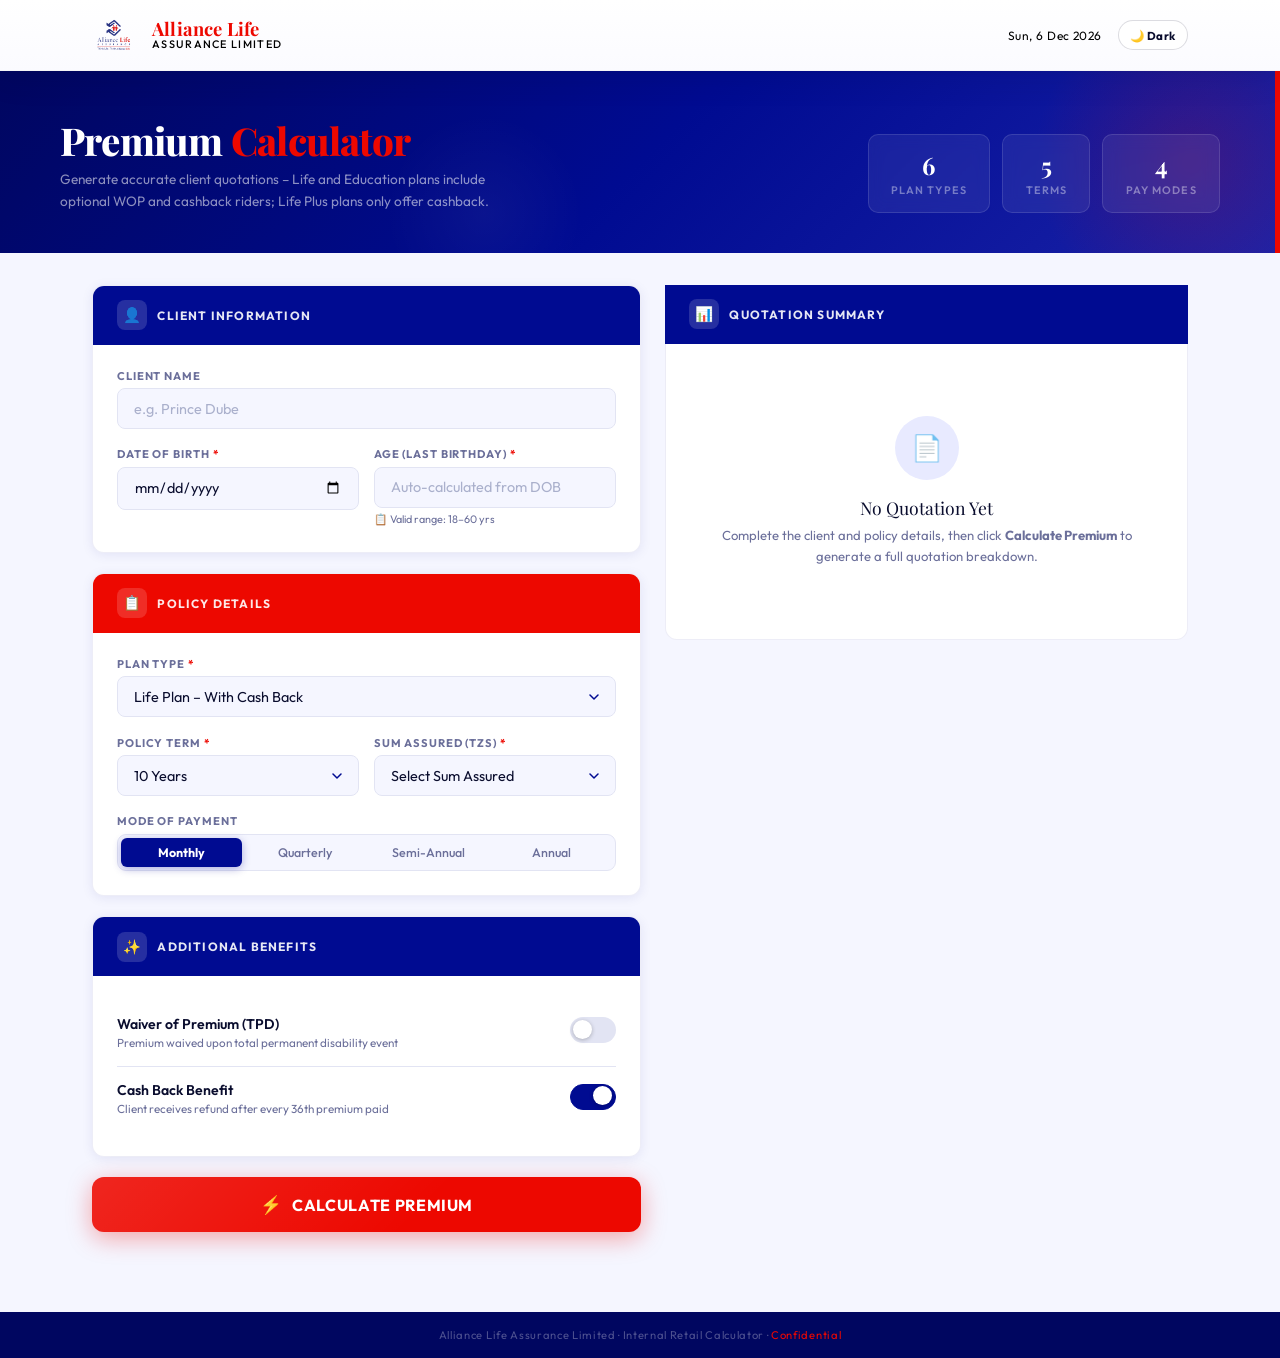
==== Alliance Premium Calculator.html @ 9b4b45fd "Polish button icons and refine alt-coverage/dark-mode UI" ====
<!DOCTYPE html>
<html lang="en">
<head>
<meta charset="UTF-8" />
<meta name="viewport" content="width=device-width, initial-scale=1.0" />
<title>Alliance Life - Premium Calculator</title>
<link rel="icon" type="image/png" href="ALAL.png" />
<link rel="apple-touch-icon" href="ALAL.png" />
<link href="https://fonts.googleapis.com/css2?family=Playfair+Display:wght@700;800&family=Outfit:wght@300;400;500;600;700&display=swap" rel="stylesheet" />
<link rel="stylesheet" href="css/calculator.css">
<!-- styles moved to calculator.css -->
</head>
<body>
<a href="#mainContent" class="skip-link">Skip to calculator</a>

<!-- ═══════════════ HEADER ═══════════════ -->
<header>
  <div class="header-inner">
    <div class="logo-wrap">
      <div class="logo-shield">
        <img src="ALAL.png" alt="Alliance Life logo" />
      </div>
      <div class="logo-text">
        <div class="logo-name">Alliance Life</div>
        <div class="logo-sub">Assurance Limited</div>
      </div>
    </div>
    <div class="header-right">
      <div class="header-date" id="headerDate"></div>
      <button type="button" id="themeToggle" class="theme-toggle" aria-label="Toggle dark mode" aria-pressed="false">🌙 Dark</button>
    </div>
  </div>
</header>

<!-- ═══════════════ HERO BAND ═══════════════ -->
<div class="hero-band">
  <div class="hero-stripe"></div>
  <div class="hero-content">
    <div>
      <div class="hero-title">Premium <span>Calculator</span></div>
      <div class="hero-desc">Generate accurate client quotations – Life and Education plans include optional WOP and cashback riders; Life Plus plans only offer cashback.</div>
    </div>
    <div style="display:flex;gap:.75rem;flex-wrap:wrap;">
      <div class="hero-stat">
        <div class="hero-stat-val">6</div>
        <div class="hero-stat-lbl">Plan Types</div>
      </div>
      <div class="hero-stat">
        <div class="hero-stat-val">5</div>
        <div class="hero-stat-lbl">Terms</div>
      </div>
      <div class="hero-stat">
        <div class="hero-stat-val">4</div>
        <div class="hero-stat-lbl">Pay Modes</div>
      </div>
    </div>
  </div>
</div>

<!-- ═══════════════ MAIN ═══════════════ -->
<main id="mainContent" class="wrapper" role="main">
  <div class="grid">

    <!-- LEFT COLUMN: Inputs -->
    <div>

      <!-- Client Details -->
      <div class="card info-card">
        <div class="card-header">
          <div class="card-icon">👤</div>
          <div class="card-title">Client Information</div>
        </div>
        <div class="card-body">
          <div class="field">
            <label for="clientName">Client Name</label>
            <!-- only letters, spaces and basic punctuation allowed; helps prevent accidental script tags -->
            <input type="text" id="clientName" placeholder="e.g. Prince Dube" pattern="[A-Za-z\s.,'\-]{1,100}" autocomplete="name" />
          </div>
          <div class="field-row">
            <div class="field">
              <label class="label-required" for="dob">Date of Birth</label>
              <input type="date" id="dob" required aria-required="true" />
            </div>
            <div class="field">
              <label class="label-required" for="age">Age (Last Birthday)</label>
              <input type="number" id="age" placeholder="Auto-calculated from DOB" min="18" max="60" readonly aria-readonly="true" aria-describedby="ageHint" />
              <div class="input-hint" id="ageHint">📋 Valid range: 18–60 yrs</div>
            </div>
          </div>
        </div>
      </div>

      <!-- Policy Details -->
      <div class="card info-card">
        <div class="card-header card-header-red">
          <div class="card-icon">📋</div>
          <div class="card-title">Policy Details</div>
        </div>
        <div class="card-body">
          <div class="field">
            <label class="label-required" for="plan">Plan Type</label>
            <select id="plan" required aria-required="true">
              <option value="Life Plan- With cash back">Life Plan – With Cash Back</option>
              <option value="Life Plan- No cash back">Life Plan – No Cash Back</option>
              <option value="Education Plan- With cash back">Education Plan – With Cash Back</option>
              <option value="Education Plan- No cash back">Education Plan – No Cash Back</option>
              <option value="Life Plus- With cash back">Life Plus – With Cash Back</option>
              <option value="Life Plus- No cash back">Life Plus – No Cash Back</option>
            </select>
          </div>
          <div class="field-row">
            <div class="field">
              <label class="label-required" for="term">Policy Term</label>
              <select id="term" required aria-required="true">
                <option value="5">5 Years</option>
                <option value="7">7 Years</option>
                <option value="10" selected>10 Years</option>
                <option value="12">12 Years</option>
                <option value="15">15 Years</option>
              </select>
            </div>
            <div class="field">
              <label class="label-required" for="sa">Sum Assured (TZS)</label>
              <input type="text" id="sa" inputmode="numeric" placeholder="e.g. 5,000,000" data-step="500000" data-min="5000000" required aria-required="true" />
              <select id="saSelect" aria-label="Sum Assured (TZS)" required aria-required="true" style="display:none;">
                <option value="" selected disabled>Select Sum Assured</option>
                <option value="5000000">5,000,000</option>
                <option value="7500000">7,500,000</option>
                <option value="10000000">10,000,000</option>
                <option value="12500000">12,500,000</option>
                <option value="15000000">15,000,000</option>
                <option value="17500000">17,500,000</option>
                <option value="20000000">20,000,000</option>
                <option value="25000000">25,000,000</option>
                <option value="30000000">30,000,000</option>
                <option value="35000000">35,000,000</option>
                <option value="40000000">40,000,000</option>
                <option value="45000000">45,000,000</option>
                <option value="50000000">50,000,000</option>
                <option value="55000000">55,000,000</option>
                <option value="60000000">60,000,000</option>
                <option value="65000000">65,000,000</option>
                <option value="70000000">70,000,000</option>
                <option value="75000000">75,000,000</option>
                <option value="80000000">80,000,000</option>
                <option value="85000000">85,000,000</option>
                <option value="90000000">90,000,000</option>
                <option value="95000000">95,000,000</option>
                <option value="100000000">100,000,000</option>
              </select>
            </div>
          </div>
          <div class="field">
            <label id="modeLabel">Mode of Payment</label>
            <div class="seg" role="group" aria-labelledby="modeLabel">
              <button type="button" class="seg-btn active" aria-pressed="true" data-mode="monthly">Monthly</button>
              <button type="button" class="seg-btn" aria-pressed="false" data-mode="quarterly">Quarterly</button>
              <button type="button" class="seg-btn" aria-pressed="false" data-mode="semi">Semi-Annual</button>
              <button type="button" class="seg-btn" aria-pressed="false" data-mode="annual">Annual</button>
            </div>
          </div>
        </div>
      </div>

      <!-- Additional Benefits -->
      <div class="card info-card">
        <div class="card-header">
          <div class="card-icon">✨</div>
          <div class="card-title">Additional Benefits</div>
        </div>
        <div class="card-body">
          <div class="toggle-row" id="wopRow">
            <div class="toggle-info">
              <div class="toggle-label">Waiver of Premium (TPD)</div>
              <div class="toggle-sub">Premium waived upon total permanent disability event</div>
            </div>
            <label class="switch"><input type="checkbox" id="wop" aria-label="Waiver of Premium" /><span class="slider"></span></label>
          </div>
          <div class="toggle-row">
            <div class="toggle-info">
              <div class="toggle-label">Cash Back Benefit</div>
              <div class="toggle-sub">Client receives refund after every 36th premium paid</div>
            </div>
            <label class="switch"><input type="checkbox" id="cashbackToggle" aria-label="Cash Back Benefit" /><span class="slider"></span></label>
          </div>
        </div>
      </div>

      <!-- Error -->
      <div id="errorMsg" class="error-msg" role="alert" aria-live="assertive" tabindex="-1">⚠️ <span id="errorText"></span></div>

      <!-- CTA -->
      <button type="button" id="calculateBtn" class="btn-calc">
        <span class="btn-icon">⚡</span> Calculate Premium
      </button>

    </div>

    <!-- RIGHT COLUMN: Results -->
    <div class="right-col">
      <div class="card info-card" style="margin-bottom:0;overflow:visible;box-shadow:none;background:transparent;border:none;">
        <div class="card-header">
          <div class="card-icon">📊</div>
          <div class="card-title">Quotation Summary</div>
        </div>
        <div class="card-body" style="background:#fff;border-radius:0 0 var(--radius) var(--radius);border:1px solid rgba(0,11,145,.07);border-top:none;">
          <div id="result" aria-live="polite" aria-atomic="true">
            <div id="resultContent"></div>
          </div>
          <div id="emptyState" class="empty-state">
            <div class="empty-icon">📄</div>
            <div class="empty-title">No Quotation Yet</div>
            <div class="empty-sub">Complete the client and policy details, then click <strong>Calculate Premium</strong> to generate a full quotation breakdown.</div>
          </div>
          <!-- PDF download button shown after a result is generated -->
          <button id="downloadPdf" type="button" class="btn-calc" style="display:none;margin-top:1rem;">
            <span class="btn-icon">⬇️</span> Download PDF
          </button>
          <button id="sendWhatsapp" type="button" class="btn-calc btn-whatsapp" style="display:none;margin-top:.75rem;">
            <img src="whatsapp.png" alt="" class="btn-icon-img" aria-hidden="true" /> Send via WhatsApp
          </button>
        </div>
      </div>
    </div>

  </div>
</main>

<!-- FOOTER -->
<div class="footer-bar">
  Alliance Life Assurance Limited · Internal Retail Calculator · <span>Confidential</span>
</div>

<div id="whatsappModal" class="wa-modal" role="dialog" aria-modal="true" aria-labelledby="waModalTitle" style="display:none;">
  <div class="wa-modal-card">
    <div class="wa-modal-title" id="waModalTitle">Send via WhatsApp</div>
    <div class="wa-modal-sub">Enter customer WhatsApp number in this format: 255XXXXXXXXX</div>
    <div class="wa-modal-field">
      <label for="waPhoneInput">Customer Number</label>
      <input id="waPhoneInput" type="tel" inputmode="numeric" placeholder="255XXXXXXXXX" maxlength="12" />
      <div id="waPhoneError" class="wa-modal-error" aria-live="polite"></div>
    </div>
    <div class="wa-modal-actions">
      <button id="waCancelBtn" type="button" class="btn-calc wa-btn wa-btn-secondary">Cancel</button>
      <button id="waConfirmBtn" type="button" class="btn-calc wa-btn wa-btn-primary">Open WhatsApp</button>
    </div>
  </div>
</div>

<!-- NOTE: For stronger security in production add Subresource Integrity (SRI) hashes
     to the `integrity` attribute below. You can compute them with:
       openssl dgst -sha512 -binary <file> | openssl base64 -A
     Then set integrity="sha512-<base64hash>" and keep crossorigin="anonymous". -->
<script src="js/vendor/jspdf.umd.min.js"></script>
<script src="js/vendor/html2canvas.min.js"></script>
<script src="js/modules/calculator-data.js"></script>
<script src="js/modules/calculator-app.js"></script>
<script src="js/calculator.js"></script>
<!-- script moved to calculator.js -->
</body>
</html>
---- css/calculator.css ----
*, *::before, *::after { box-sizing: border-box; margin: 0; padding: 0; }

:root {
  --blue:      #000b91;
  --blue-dark: #000878;
  --blue-deep: #000660;
  --blue-soft: #e8eaff;
  --blue-mid:  #1a22a8;
  --red:       #ed0800;
  --red-dark:  #c20700;
  --red-soft:  #fff0f0;
  --white:     #ffffff;
  --off-white: #f5f6ff;
  --slate:     #e2e4f3;
  --muted:     #6b6f9a;
  --text:      #0a0d2e;
  --radius:    12px;
  --shadow-sm: 0 2px 12px rgba(0,11,145,.08);
  --shadow:    0 8px 40px rgba(0,11,145,.13);
  --shadow-lg: 0 20px 60px rgba(0,11,145,.18);
}

body {
  font-family: 'Outfit', sans-serif;
  background: var(--off-white);
  color: var(--text);
  min-height: 100vh;
  overflow-x: hidden;
}

@media (prefers-color-scheme: dark) {
  :root {
    color-scheme: dark;
  }
}

.skip-link {
  position: absolute;
  left: 10px;
  top: -48px;
  background: var(--blue);
  color: #fff;
  padding: .6rem .9rem;
  border-radius: 8px;
  font-weight: 700;
  text-decoration: none;
  z-index: 1000;
}
.skip-link:focus {
  top: 10px;
}

/* ── HEADER ──────────────────────────────────────── */
header {
  background: linear-gradient(180deg, #ffffff 0%, #fbfbff 100%);
  position: sticky;
  top: 0;
  z-index: 200;
  box-shadow: 0 10px 30px rgba(10,13,46,0.09), 0 2px 6px rgba(10,13,46,0.04);
  border-bottom: 1px solid rgba(10,13,46,.04);
  backdrop-filter: blur(4px);
  transition: box-shadow .18s ease, background .18s ease;
}
.header-inner {
  max-width: 1160px;
  margin: 0 auto;
  padding: 0 2rem;
  height: 70px;
  display: flex;
  align-items: center;
  justify-content: space-between;
}
.logo-wrap {
  display: flex;
  align-items: center;
  gap: 1rem;
}
.logo-shield {
  width: 44px;
  height: 44px;
  background: transparent;
  clip-path: none;
  display: flex;
  align-items: center;
  justify-content: center;
  padding: 3px;
  flex-shrink: 0;
  font-size: 0; /* hide any fallback text */
}

/* logo image should fit the container without being clipped */
.logo-shield img {
  width: 100%;
  height: 100%;
  object-fit: contain;
  display: block;
}
.logo-text {
  display: flex;
  flex-direction: column;
  line-height: 1.1;
}
.logo-name {
  font-family: 'Playfair Display', serif;
  font-size: 1.15rem;
  font-weight: 700;
  color: var(--red);
  letter-spacing: .01em;
}
.logo-sub {
  font-size: .68rem;
  font-weight: 500;
  letter-spacing: .12em;
  text-transform: uppercase;
  color: #000;
}
.header-right {
  display: flex;
  align-items: center;
  gap: 1rem;
}
.pill {
  background: rgba(237,8,0,.2);
  border: 1px solid rgba(237,8,0,.45);
  color: #ff6b65;
  font-size: .68rem;
  font-weight: 700;
  letter-spacing: .1em;
  text-transform: uppercase;
  padding: .3rem .85rem;
  border-radius: 99px;
}
.header-date {
  font-size: .75rem;
  color: #000;
  letter-spacing: .04em;
}

.theme-toggle {
  border: 1px solid rgba(10,13,46,.14);
  background: #fff;
  color: var(--text);
  font-family: 'Outfit', sans-serif;
  font-size: .72rem;
  font-weight: 700;
  letter-spacing: .03em;
  border-radius: 99px;
  padding: .38rem .72rem;
  cursor: pointer;
  transition: background .18s, color .18s, border-color .18s, transform .1s;
}

.theme-toggle:hover {
  background: var(--blue-soft);
  border-color: rgba(0,11,145,.3);
  color: var(--blue);
}

.theme-toggle:active {
  transform: scale(.98);
}

.theme-toggle:focus-visible {
  outline: 3px solid rgba(0,11,145,.35);
  outline-offset: 2px;
}

/* ── HERO BAND ───────────────────────────────────── */
.hero-band {
  background: linear-gradient(135deg, var(--blue-deep) 0%, var(--blue) 50%, var(--blue-mid) 100%);
  padding: 3rem 2rem 2.5rem;
  position: relative;
  overflow: hidden;
}
.hero-band::before {
  content: '';
  position: absolute;
  top: -80px; right: -80px;
  width: 340px; height: 340px;
  background: radial-gradient(circle, rgba(237,8,0,.18) 0%, transparent 65%);
  pointer-events: none;
}
.hero-band::after {
  content: '';
  position: absolute;
  bottom: -60px; left: 30%;
  width: 200px; height: 200px;
  background: radial-gradient(circle, rgba(255,255,255,.04) 0%, transparent 70%);
  pointer-events: none;
}
/* Diagonal stripe accent */
.hero-stripe {
  position: absolute;
  top: 0; right: 0;
  width: 5px;
  height: 100%;
  background: var(--red);
}
.hero-content {
  max-width: 1160px;
  margin: 0 auto;
  position: relative;
  z-index: 1;
  display: flex;
  justify-content: space-between;
  align-items: flex-end;
  flex-wrap: wrap;
  gap: 1rem;
}
.hero-title {
  font-family: 'Playfair Display', serif;
  font-size: 2.4rem;
  font-weight: 800;
  color: #fff;
  line-height: 1.1;
  letter-spacing: -.02em;
}
.hero-title span {
  color: var(--red);
  position: relative;
}
.hero-desc {
  font-size: .85rem;
  color: rgba(255,255,255,.55);
  margin-top: .5rem;
  max-width: 460px;
  line-height: 1.6;
}
.hero-stat {
  background: rgba(255,255,255,.07);
  border: 1px solid rgba(255,255,255,.12);
  border-radius: 10px;
  padding: .9rem 1.4rem;
  text-align: center;
  backdrop-filter: blur(8px);
}
.hero-stat-val {
  font-family: 'Playfair Display', serif;
  font-size: 1.5rem;
  font-weight: 700;
  color: #fff;
}
.hero-stat-lbl {
  font-size: .68rem;
  font-weight: 600;
  letter-spacing: .1em;
  text-transform: uppercase;
  color: rgba(255,255,255,.4);
  margin-top: .15rem;
}

/* ── MAIN LAYOUT ─────────────────────────────────── */
.wrapper {
  max-width: 1160px;
  margin: 0 auto;
  padding: 2rem 2rem 5rem;
}
.grid {
  display: grid;
  grid-template-columns: 1.05fr 1fr;
  gap: 1.5rem;
  align-items: start;
}
@media(max-width: 820px) { .grid { grid-template-columns: 1fr; } }

/* ── CARDS ───────────────────────────────────────── */
.card {
  background: var(--white);
  border-radius: var(--radius);
  box-shadow: var(--shadow-sm);
  border: 1px solid rgba(0,11,145,.07);
  overflow: hidden;
  margin-bottom: 1.25rem;
  animation: slideUp .4s ease both;
}
.card:nth-child(2) { animation-delay: .05s; }
.card:nth-child(3) { animation-delay: .1s; }

.info-card {
  cursor: pointer;
  transition: transform .18s ease, border-color .18s ease, box-shadow .18s ease;
}

.info-card:hover {
  transform: translateY(-3px);
  border-color: rgba(0,11,145,.32);
  box-shadow: var(--shadow);
}

.right-col .info-card:hover .card-body[style*="border:1px solid rgba(0,11,145,.07)"] {
  border-color: rgba(0,11,145,.32) !important;
}

@media (hover: none), (pointer: coarse) {
  .info-card:hover {
    transform: none;
    box-shadow: var(--shadow-sm);
  }
}

@keyframes slideUp {
  from { opacity: 0; transform: translateY(16px); }
  to   { opacity: 1; transform: translateY(0); }
}

.card-header {
  background: var(--blue);
  padding: .9rem 1.5rem;
  display: flex;
  align-items: center;
  gap: .65rem;
}
.card-header-red {
  background: var(--red);
}
.card-icon {
  width: 30px; height: 30px;
  background: rgba(255,255,255,.15);
  border-radius: 8px;
  display: flex; align-items: center; justify-content: center;
  font-size: .9rem;
}
.card-title {
  font-size: .75rem;
  font-weight: 700;
  letter-spacing: .1em;
  text-transform: uppercase;
  color: rgba(255,255,255,.9);
}
.card-body {
  padding: 1.5rem;
}

/* ── FORM ELEMENTS ───────────────────────────────── */
.field { margin-bottom: 1.15rem; }
.field:last-child { margin-bottom: 0; }
.field-row { display: grid; grid-template-columns: 1fr 1fr; gap: .9rem; }

label {
  display: block;
  font-size: .7rem;
  font-weight: 700;
  letter-spacing: .08em;
  text-transform: uppercase;
  color: var(--muted);
  margin-bottom: .35rem;
}
.label-required::after {
  content: ' *';
  color: var(--red);
}

input, select {
  width: 100%;
  padding: .65rem 1rem;
  border: 1.5px solid var(--slate);
  border-radius: 8px;
  font-family: 'Outfit', sans-serif;
  font-size: .9rem;
  color: var(--text);
  background: var(--off-white);
  transition: border-color .18s, box-shadow .18s, background .18s;
  appearance: none;
  -webkit-appearance: none;
}
input:focus, select:focus {
  outline: none;
  border-color: var(--blue);
  background: var(--white);
  box-shadow: 0 0 0 3px rgba(0,11,145,.1);
}
input:focus-visible,
select:focus-visible,
.seg-btn:focus-visible,
.btn-calc:focus-visible,
.switch input:focus-visible + .slider {
  outline: 3px solid rgba(0,11,145,.35);
  outline-offset: 2px;
}
input::placeholder { color: #aab0cc; }
select {
  background-image: url("data:image/svg+xml,%3Csvg xmlns='http://www.w3.org/2000/svg' width='10' height='6' viewBox='0 0 10 6'%3E%3Cpath d='M1 1l4 4 4-4' stroke='%23000b91' stroke-width='1.5' fill='none' stroke-linecap='round' stroke-linejoin='round'/%3E%3C/svg%3E");
  background-repeat: no-repeat;
  background-position: right 1rem center;
  padding-right: 2.5rem;
  cursor: pointer;
}
.input-hint {
  font-size: .68rem;
  color: var(--muted);
  margin-top: .3rem;
  display: flex;
  align-items: center;
  gap: .3rem;
}

/* ── SEGMENT CONTROL ─────────────────────────────── */
.seg {
  display: flex;
  background: var(--off-white);
  border: 1.5px solid var(--slate);
  border-radius: 9px;
  padding: 3px;
  gap: 2px;
}
.seg-btn {
  flex: 1;
  padding: .45rem .3rem;
  border: none;
  background: transparent;
  border-radius: 6px;
  font-family: 'Outfit', sans-serif;
  font-size: .78rem;
  font-weight: 500;
  color: var(--muted);
  cursor: pointer;
  transition: all .17s;
  text-align: center;
  white-space: nowrap;
}
.seg-btn.active {
  background: var(--blue);
  color: #fff;
  font-weight: 700;
  box-shadow: 0 2px 8px rgba(0,11,145,.3);
}
.seg-btn:not(.active):hover { background: var(--blue-soft); color: var(--blue); }
.seg-btn:focus-visible {
  background: var(--blue-soft);
  color: var(--blue);
}

/* ── TOGGLE SWITCHES ─────────────────────────────── */
.toggle-row {
  display: flex;
  align-items: center;
  justify-content: space-between;
  padding: .9rem 0;
  border-bottom: 1px solid var(--slate);
  gap: .75rem;
}
.toggle-row:last-child { border-bottom: none; }
.toggle-label { font-size: .88rem; color: var(--text); font-weight: 600; }
.toggle-sub { font-size: .73rem; color: var(--muted); margin-top: .15rem; line-height: 1.4; }

.switch { position: relative; display: inline-block; width: 46px; height: 26px; flex-shrink: 0; }
.switch input { opacity: 0; width: 0; height: 0; }
.slider {
  position: absolute; inset: 0;
  background: var(--slate);
  border-radius: 99px;
  cursor: pointer;
  transition: background .2s;
  border: 1.5px solid transparent;
}
.slider::before {
  content: '';
  position: absolute;
  width: 19px; height: 19px;
  left: 2px; top: 1.5px;
  background: #fff;
  border-radius: 50%;
  transition: transform .2s cubic-bezier(.4,0,.2,1);
  box-shadow: 0 1px 4px rgba(0,0,0,.25);
}
input:checked + .slider { background: var(--blue); border-color: var(--blue); }
input:checked + .slider::before { transform: translateX(20px); }

/* ── CALCULATE BUTTON ────────────────────────────── */
.btn-calc {
  width: 100%;
  padding: 1rem 1.5rem;
  background: var(--red);
  color: #fff;
  font-family: 'Outfit', sans-serif;
  font-size: 1rem;
  font-weight: 700;
  letter-spacing: .04em;
  text-transform: uppercase;
  border: none;
  border-radius: var(--radius);
  cursor: pointer;
  margin-top: .25rem;
  transition: background .18s, transform .1s, box-shadow .18s;
  box-shadow: 0 6px 24px rgba(237,8,0,.35);
  display: flex;
  align-items: center;
  justify-content: center;
  gap: .6rem;
  position: relative;
  overflow: hidden;
}
.btn-calc::before {
  content: '';
  position: absolute;
  inset: 0;
  background: linear-gradient(135deg, rgba(255,255,255,.12) 0%, transparent 60%);
  pointer-events: none;
}
.btn-calc:hover {
  background: var(--red-dark);
  box-shadow: 0 8px 30px rgba(237,8,0,.45);
  transform: translateY(-1px);
}
.btn-calc:active { transform: scale(.98) translateY(0); }
.btn-icon { font-size: 1.1rem; }
.btn-icon-img {
  width: 16px;
  height: 16px;
  object-fit: contain;
  display: inline-block;
  flex-shrink: 0;
}
.btn-calc:focus-visible {
  box-shadow: 0 0 0 4px rgba(0,11,145,.25), 0 8px 30px rgba(237,8,0,.45);
}

.btn-whatsapp {
  background: var(--blue);
  box-shadow: 0 6px 24px rgba(0,11,145,.35);
}

.btn-whatsapp:hover {
  background: var(--blue-dark);
  box-shadow: 0 8px 30px rgba(0,11,145,.45);
}

.wa-modal {
  position: fixed;
  inset: 0;
  background: rgba(8, 12, 30, .45);
  display: flex;
  align-items: center;
  justify-content: center;
  padding: 1rem;
  z-index: 1000;
}

.wa-modal-card {
  width: min(460px, 100%);
  background: #fff;
  border: 1px solid var(--slate);
  border-radius: var(--radius);
  box-shadow: var(--shadow-md);
  padding: 1rem;
}

.wa-modal-title {
  font-family: 'Playfair Display', serif;
  font-size: 1.2rem;
  font-weight: 800;
  color: var(--blue);
}

.wa-modal-sub {
  margin-top: .4rem;
  font-size: .86rem;
  color: var(--text-light);
}

.wa-modal-field {
  margin-top: .85rem;
}

.wa-modal-field label {
  display: block;
  margin-bottom: .45rem;
  font-size: .78rem;
  font-weight: 700;
  letter-spacing: .06em;
  text-transform: uppercase;
  color: var(--text);
}

.wa-modal-field input {
  width: 100%;
  border: 1.5px solid var(--slate);
  border-radius: 10px;
  padding: .75rem .8rem;
  font-family: 'Outfit', sans-serif;
  font-size: .96rem;
}

.wa-modal-field input:focus-visible {
  outline: none;
  border-color: var(--blue);
  box-shadow: 0 0 0 3px rgba(0,11,145,.16);
}

.wa-modal-error {
  min-height: 1.1rem;
  margin-top: .38rem;
  font-size: .82rem;
  color: var(--red);
}

.wa-modal-actions {
  margin-top: .9rem;
  display: flex;
  gap: .65rem;
}

.wa-btn {
  margin-top: 0;
  width: 50%;
  text-transform: none;
  letter-spacing: .01em;
}

.wa-btn-secondary {
  background: #fff;
  color: var(--text);
  border: 1.5px solid var(--slate);
  box-shadow: none;
}

.wa-btn-secondary:hover {
  background: #f7f8fb;
  box-shadow: none;
}

.wa-btn-primary {
  background: var(--blue);
  box-shadow: 0 6px 24px rgba(0,11,145,.35);
}

.wa-btn-primary:hover {
  background: var(--blue-dark);
  box-shadow: 0 8px 30px rgba(0,11,145,.45);
}

/* ── DIVIDER ─────────────────────────────────────── */
.divider {
  height: 1px;
  background: var(--slate);
  margin: 1rem 0;
}
.section-label {
  font-size: .65rem;
  font-weight: 700;
  letter-spacing: .12em;
  text-transform: uppercase;
  color: var(--blue);
  margin-bottom: .75rem;
  display: flex;
  align-items: center;
  gap: .4rem;
}
.section-label::after {
  content: '';
  flex: 1;
  height: 1px;
  background: var(--blue-soft);
}

/* ── RESULT PANEL ────────────────────────────────── */
#result { display: none; }

.result-hero {
  background: var(--blue);
  border-radius: var(--radius);
  padding: 2rem 1.8rem 1.5rem;
  position: relative;
  overflow: hidden;
  box-shadow: var(--shadow-sm);
}
.result-hero::before {
  content: '';
  position: absolute;
  top: -50px; right: -50px;
  width: 220px; height: 220px;
  background: radial-gradient(circle, rgba(237,8,0,.22) 0%, transparent 65%);
  pointer-events: none;
}
.result-hero::after {
  content: '';
  position: absolute;
  bottom: 0; left: 0; right: 0;
  height: 3px;
  background: var(--red);
}
/* Geometric corner accent */
.result-hero .geo {
  position: absolute;
  top: 0; right: 0;
  width: 100px; height: 100px;
  border-left: 100px solid transparent;
  border-top: 100px solid rgba(237,8,0,.15);
  pointer-events: none;
}
.for-name {
  font-size: .68rem;
  font-weight: 600;
  letter-spacing: .12em;
  text-transform: uppercase;
  color: rgba(255,255,255,.4);
  margin-bottom: .75rem;
  display: flex;
  align-items: center;
  gap: .4rem;
}
.for-name::before { content: ''; display: block; width: 16px; height: 1px; background: var(--red); }
.result-mode-lbl {
  font-size: .72rem;
  font-weight: 600;
  letter-spacing: .1em;
  text-transform: uppercase;
  color: rgba(255,255,255,.45);
  margin-bottom: .25rem;
}
.result-amount {
  font-family: 'Playfair Display', serif;
  font-size: 2.9rem;
  font-weight: 800;
  color: #fff;
  line-height: 1;
  letter-spacing: -.03em;
}
.result-amount-currency {
  font-family: 'Outfit', sans-serif;
  font-size: 1rem;
  font-weight: 600;
  color: rgba(255,255,255,.6);
  vertical-align: super;
  margin-right: .3rem;
  letter-spacing: .05em;
}
.result-period-tag {
  display: inline-flex;
  align-items: center;
  gap: .4rem;
  background: rgba(255,255,255,.1);
  border-radius: 99px;
  padding: .25rem .85rem;
  font-size: .73rem;
  font-weight: 600;
  color: rgba(255,255,255,.7);
  margin-top: .6rem;
}
.result-period-tag .dot {
  width: 5px; height: 5px;
  border-radius: 50%;
  background: var(--red);
  flex-shrink: 0;
}

/* breakdown grid */
.breakdown-grid {
  display: grid;
  grid-template-columns: 1fr 1fr;
  gap: 1px;
  background: var(--slate);
  border: 1px solid var(--slate);
  border-radius: var(--radius);
  overflow: hidden;
  box-shadow: var(--shadow-sm);
}
.breakdown-cell {
  background: var(--white);
  padding: 1rem 1.3rem;
  position: relative;
}
.breakdown-cell::before {
  content: '';
  position: absolute;
  top: 0; left: 1.3rem; right: 1.3rem;
  height: 2px;
  background: transparent;
  transition: background .2s;
}
.breakdown-cell:hover::before { background: var(--blue); }
.bc-lbl {
  font-size: .65rem;
  font-weight: 700;
  letter-spacing: .1em;
  text-transform: uppercase;
  color: var(--muted);
  margin-bottom: .3rem;
}
.bc-val {
  font-size: 1rem;
  font-weight: 700;
  color: var(--text);
}

/* detail rows */
.detail-rows {
  background: var(--white);
  border-radius: var(--radius);
  border: 1px solid var(--slate);
  box-shadow: var(--shadow-sm);
}
.detail-row {
  display: flex;
  justify-content: space-between;
  align-items: center;
  padding: .75rem 1.4rem;
  border-bottom: 1px solid var(--off-white);
  gap: .5rem;
}
.detail-row:last-child { border-bottom: none; }
.dr-key {
  font-size: .75rem;
  color: var(--muted);
  font-weight: 500;
}
.dr-val {
  font-size: .8rem;
  font-weight: 700;
  color: var(--text);
  text-align: right;
}
.dr-val.good { color: var(--blue); }

.alt-coverage {
  margin-top: 1rem;
  border: 1px solid var(--slate);
  border-radius: var(--radius);
  background: linear-gradient(180deg, var(--white) 0%, var(--off-white) 100%);
  overflow: hidden;
  box-shadow: var(--shadow-sm);
}

.alt-coverage-head {
  background: var(--blue);
  padding: .9rem 1.5rem;
  border-bottom: 1px solid rgba(255,255,255,.16);
}

.alt-coverage-head-top {
  display: flex;
  align-items: center;
  gap: .65rem;
}

.alt-coverage-text {
  display: grid;
  gap: .16rem;
}

.alt-coverage-icon {
  flex-shrink: 0;
}

.alt-coverage-title {
  font-size: .75rem;
  font-weight: 700;
  letter-spacing: .1em;
  text-transform: uppercase;
  color: rgba(255,255,255,.9);
}

.alt-coverage-sub {
  margin-top: 0;
  font-size: .68rem;
  font-weight: 500;
  letter-spacing: .04em;
  color: rgba(255,255,255,.7);
}

.alt-coverage-list {
  display: grid;
}

.alt-row {
  display: flex;
  align-items: center;
  justify-content: space-between;
  gap: .75rem;
  padding: .75rem 1.1rem;
  border-bottom: 1px solid var(--off-white);
  cursor: pointer;
  transition: background .18s ease, border-color .18s ease, transform .18s ease, box-shadow .18s ease;
}

.alt-row:last-child {
  border-bottom: none;
}

.alt-row:hover {
  background: rgba(0,11,145,.035);
  transform: scale(1.02);
  box-shadow: 0 6px 20px rgba(0,0,0,0.1);
}

@media (hover: none), (pointer: coarse) {
  .alt-row:hover {
    transform: none;
    box-shadow: none;
  }
}

.alt-row:focus-visible {
  outline: 2px solid rgba(0,11,145,.35);
  outline-offset: -2px;
  background: rgba(0,11,145,.05);
}

.alt-sa,
.alt-premium {
  width: 100%;
  display: flex;
  justify-content: space-between;
  align-items: baseline;
  gap: .6rem;
  font-size: .82rem;
  color: var(--text);
}

.alt-label {
  font-weight: 500;
  color: var(--muted);
}

.alt-value {
  font-weight: 650;
  color: var(--text);
}

.alt-sa .alt-value,
.alt-premium .alt-value,
.alt-premium .alt-value-accent {
  font-size: 18px;
}

.alt-premium .alt-value,
.alt-premium .alt-value-accent {
  font-size: 16px;
  white-space: nowrap;
}

.alt-value-accent {
  color: var(--blue);
}

@media (min-width: 821px) {
  .alt-row {
    display: grid;
    grid-template-columns: minmax(0, 1fr) minmax(0, 1fr);
    column-gap: 1rem;
    align-items: center;
  }

  .alt-sa,
  .alt-premium {
    width: auto;
    min-width: 0;
    display: grid;
    grid-template-columns: auto minmax(0, 1fr);
    align-items: baseline;
    column-gap: .65rem;
  }

  .alt-value,
  .alt-value-accent {
    min-width: 0;
    text-align: right;
    font-variant-numeric: tabular-nums;
    line-height: 1.2;
  }

  .alt-sa .alt-value {
    white-space: nowrap;
  }
}

/* cashback banner */
.cashback-banner {
  background: linear-gradient(135deg, var(--blue) 0%, var(--blue-mid) 100%);
  border-radius: var(--radius);
  padding: 1rem 1.3rem;
  margin-top: 1rem;
  display: flex;
  align-items: flex-start;
  gap: .85rem;
  position: relative;
  overflow: hidden;
  animation: fadeIn .4s ease both;
  border: 1px solid rgba(0,11,145,.2);
  box-shadow: var(--shadow-sm);
}
.cashback-banner::before {
  content: '';
  position: absolute;
  right: -20px; top: -20px;
  width: 100px; height: 100px;
  background: radial-gradient(circle, rgba(237,8,0,.2) 0%, transparent 65%);
}
.cb-icon {
  width: 36px; height: 36px;
  background: var(--red);
  border-radius: 8px;
  display: flex; align-items: center; justify-content: center;
  font-size: 1rem;
  flex-shrink: 0;
}
.cb-title {
  font-size: .75rem;
  font-weight: 700;
  letter-spacing: .07em;
  text-transform: uppercase;
  color: rgba(255,255,255,.6);
  margin-bottom: .2rem;
}
.cb-amount {
  font-family: 'Playfair Display', serif;
  font-size: 1.25rem;
  font-weight: 700;
  color: #fff;
}
.cb-sub {
  font-size: .72rem;
  color: rgba(255,255,255,.5);
  margin-top: .15rem;
}
.cb-milestones {
  display: flex;
  gap: .6rem;
  margin: .55rem 0 .35rem;
  flex-wrap: wrap;
}
.cb-mile {
  display: flex;
  align-items: center;
  gap: .35rem;
  background: rgba(255,255,255,.1);
  border-radius: 99px;
  padding: .2rem .65rem .2rem .3rem;
  font-size: .72rem;
  color: rgba(255,255,255,.75);
  font-weight: 500;
}
.cb-mile-num {
  width: 18px; height: 18px;
  background: var(--red);
  border-radius: 50%;
  display: flex; align-items: center; justify-content: center;
  font-size: .65rem;
  font-weight: 800;
  color: #fff;
  flex-shrink: 0;
}

/* WOP badge */
.wop-badge {
  display: inline-flex;
  align-items: center;
  gap: .3rem;
  background: #fff3b0;
  border: 1px solid #f2bf18;
  border-radius: 6px;
  padding: .2rem .6rem;
  font-size: .72rem;
  font-weight: 700;
  color: #7a4e00;
  margin-top: .5rem;
}

body.dark-mode .wop-badge {
  background: #ffd84d;
  border-color: #ffc400;
  color: #3f2800;
}

/* ── EMPTY STATE ─────────────────────────────────── */
.empty-state {
  text-align: center;
  padding: 3rem 1.5rem;
}
.empty-icon {
  width: 64px; height: 64px;
  background: var(--blue-soft);
  border-radius: 50%;
  display: flex; align-items: center; justify-content: center;
  font-size: 1.6rem;
  margin: 0 auto 1rem;
}
.empty-title {
  font-family: 'Playfair Display', serif;
  font-size: 1.1rem;
  color: var(--text);
  margin-bottom: .4rem;
}
.empty-sub { font-size: .82rem; color: var(--muted); line-height: 1.6; }

/* ── ERROR ───────────────────────────────────────── */
.error-msg {
  background: var(--red-soft);
  border: 1.5px solid rgba(237,8,0,.25);
  border-left: 4px solid var(--red);
  border-radius: var(--radius);
  padding: .85rem 1.1rem;
  font-size: .85rem;
  color: var(--red-dark);
  font-weight: 500;
  display: none;
  margin-bottom: 1rem;
  animation: fadeIn .25s ease;
}

@keyframes fadeIn {
  from { opacity: 0; }
  to { opacity: 1; }
}

/* ── FOOTER BAR ──────────────────────────────────── */
.footer-bar {
  background: var(--blue-deep);
  text-align: center;
  padding: 1rem;
  font-size: .7rem;
  color: rgba(255,255,255,.3);
  letter-spacing: .06em;
}
.footer-bar span { color: var(--red); }

/* ── DARK MODE ─────────────────────────────────── */
body.dark-mode {
  --off-white: #0a1020;
  --white: #11192d;
  --slate: #2a3553;
  --text: #e7ecff;
  --muted: #a8b3d8;
  --blue-soft: #1a2340;
  --shadow-sm: 0 2px 12px rgba(0, 0, 0, .35);
  --shadow: 0 8px 40px rgba(0, 0, 0, .45);
  --shadow-lg: 0 20px 60px rgba(0, 0, 0, .5);
}

body.dark-mode header {
  background: linear-gradient(180deg, #0f172b 0%, #0b1222 100%);
  border-bottom-color: rgba(231,236,255,.08);
  box-shadow: 0 10px 30px rgba(0,0,0,.35), 0 2px 6px rgba(0,0,0,.2);
}

body.dark-mode .logo-sub,
body.dark-mode .header-date {
  color: #dbe4ff;
}

body.dark-mode .pill {
  background: rgba(237,8,0,.25);
  color: #ffc0bd;
}

body.dark-mode .theme-toggle {
  background: #141e35;
  border-color: rgba(219,228,255,.2);
  color: #dbe4ff;
}

body.dark-mode .theme-toggle:hover {
  background: #1b2745;
  color: #fff;
}

body.dark-mode .card,
body.dark-mode .breakdown-cell,
body.dark-mode .detail-rows,
body.dark-mode .alt-coverage {
  border-color: var(--slate);
}

body.dark-mode .info-card {
  position: relative;
  overflow: hidden;
  border: 1px solid rgba(120, 155, 255, 0.28);
  box-shadow:
    0 0 0 1px rgba(120, 155, 255, 0.08) inset,
    0 10px 26px rgba(0, 0, 0, 0.45),
    0 0 18px rgba(77, 163, 255, 0.16);
}

body.dark-mode .info-card:hover {
  transform: translateY(-3px);
  border-color: rgba(142, 168, 255, 0.62);
  box-shadow:
    0 0 0 1px rgba(142, 168, 255, 0.16) inset,
    0 14px 30px rgba(0, 0, 0, 0.5),
    0 0 22px rgba(77, 163, 255, 0.24);
}

body.dark-mode .right-col .info-card:hover .card-body[style*="border:1px solid rgba(0,11,145,.07)"] {
  border-color: rgba(142, 168, 255, 0.62) !important;
}

body.dark-mode .right-col .card-body[style*="background:#fff"] {
  background: #11192d !important;
  border-color: var(--slate) !important;
}

body.dark-mode input,
body.dark-mode select,
body.dark-mode .seg,
body.dark-mode .wa-modal-field input {
  background: #0f172b;
  border-color: #33426a;
  color: #e7ecff;
}

body.dark-mode #plan,
body.dark-mode #term,
body.dark-mode #saSelect {
  appearance: none;
  -webkit-appearance: none;
  -moz-appearance: none;
  background-image: url("data:image/svg+xml,%3Csvg xmlns='http://www.w3.org/2000/svg' width='10' height='6' viewBox='0 0 10 6'%3E%3Cpath d='M1 1l4 4 4-4' stroke='%23FFFFFF' stroke-width='1.5' fill='none' stroke-linecap='round' stroke-linejoin='round'/%3E%3C/svg%3E");
  background-repeat: no-repeat;
  background-position: right 1rem center;
  background-size: 10px 6px;
  padding-right: 2.5rem;
}

body.dark-mode #plan::-ms-expand,
body.dark-mode #term::-ms-expand,
body.dark-mode #saSelect::-ms-expand {
  display: none;
}

body.dark-mode input[type="date"] {
  background: #0f172b;
  color: #e7ecff;
  border-color: #33426a;
}

body.dark-mode input[type="date"]::-webkit-calendar-picker-indicator {
  filter: invert(1) brightness(1.15);
  opacity: 1;
}

body.dark-mode input::placeholder {
  color: #8e9bc3;
}

body.dark-mode input:focus,
body.dark-mode select:focus {
  background: #131d35;
  box-shadow: 0 0 0 3px rgba(67, 95, 181, .35);
}

body.dark-mode .seg-btn:not(.active):hover,
body.dark-mode .seg-btn:focus-visible {
  background: #1b2745;
  color: #dbe4ff;
}

body.dark-mode .wa-modal-card,
body.dark-mode .wa-btn-secondary {
  background: #11192d;
  color: #e7ecff;
  border-color: var(--slate);
}

body.dark-mode .wa-modal-sub,
body.dark-mode .wa-modal-field label,
body.dark-mode .empty-sub,
body.dark-mode .dr-key,
body.dark-mode .bc-lbl {
  color: var(--muted);
}

body.dark-mode .wa-modal-title {
  color: #e7ecff;
}

body.dark-mode .wa-modal-error {
  color: #ffb1ac;
}

body.dark-mode .alt-sa .alt-value {
  font-weight: 700;
  color: #FFFFFF;
  font-size: 18px;
}

body.dark-mode .alt-premium .alt-value,
body.dark-mode .alt-premium .alt-value-accent {
  color: #4DA3FF;
  font-weight: 600;
}

body.dark-mode .alt-row {
  border-bottom-color: #1f2942;
}

body.dark-mode .alt-row:hover {
  background: rgba(77, 163, 255, 0.14);
  border-color: rgba(142, 168, 255, 0.4);
  box-shadow: 0 8px 20px rgba(0, 0, 0, 0.35);
}

body.dark-mode .alt-row:focus-visible {
  outline: 2px solid rgba(142, 168, 255, 0.65);
  background: rgba(77, 163, 255, 0.2);
}

body.dark-mode .empty-icon {
  background: #1a2340;
}

body.dark-mode .error-msg {
  background: rgba(237,8,0,.16);
  border-color: rgba(237,8,0,.36);
  color: #ffb1ac;
}

body.dark-mode .footer-bar {
  background: #090f1c;
  color: rgba(231,236,255,.55);
}

/* ── RESULT CARD WRAPPER ─────────────────────────── */
.result-wrapper {
  display: grid;
  gap: .9rem;
  animation: slideUp .4s ease both;
}

/* ── STICKY RESULT CARD ──────────────────────────── */
.right-col {
  position: sticky;
  top: 90px;
}

/* ── MOBILE ACCESSIBILITY & RESPONSIVE TUNING ───────────────────────────── */
@media (max-width: 820px) {
  .wrapper {
    padding: 1rem 1rem 4.25rem;
  }

  .header-inner {
    padding: 0 .9rem;
    height: auto;
    min-height: 64px;
    gap: .65rem;
  }

  .header-right {
    gap: .5rem;
  }

  .pill,
  .header-date {
    font-size: .64rem;
  }

  .hero-band {
    padding: 1.75rem 1rem 1.35rem;
  }

  .hero-title {
    font-size: 1.8rem;
  }

  .hero-content {
    align-items: flex-start;
    gap: .8rem;
  }

  .hero-stat {
    padding: .6rem .8rem;
  }

  .hero-stat-val {
    font-size: 1.2rem;
  }

  .card-body {
    padding: 1rem;
  }

  .field {
    margin-bottom: 1rem;
  }

  .field-row {
    grid-template-columns: 1fr;
    gap: 1rem;
    margin-bottom: 1rem;
  }

  .field-row .field {
    margin-bottom: 0;
  }

  .field-row + .field {
    margin-top: .25rem;
  }

  .toggle-row {
    padding: .85rem 0;
  }

  .seg {
    flex-wrap: wrap;
    gap: .35rem;
    padding: .35rem;
  }

  .seg-btn {
    min-width: calc(50% - .25rem);
    min-height: 44px;
    padding: .55rem .45rem;
    font-size: .82rem;
  }

  input,
  select,
  .btn-calc {
    min-height: 44px;
  }

  .btn-calc {
    padding: .9rem 1rem;
    font-size: .92rem;
  }

  .right-col {
    position: static;
    top: auto;
  }

  .result-amount {
    font-size: 2.15rem;
  }

  .breakdown-grid {
    grid-template-columns: 1fr;
  }

  .detail-row {
    align-items: flex-start;
    flex-direction: column;
    gap: .2rem;
  }

  .dr-val {
    text-align: left;
    word-break: break-word;
  }

  .cashback-banner {
    padding: .9rem 1rem;
  }

  .alt-row {
    flex-direction: column;
    align-items: flex-start;
    gap: .2rem;
  }

  .alt-sa,
  .alt-premium {
    justify-content: space-between;
    width: 100%;
  }

  .footer-bar {
    padding: .9rem .7rem;
    font-size: .64rem;
    line-height: 1.5;
  }
}

@media (max-width: 520px) {
  .logo-name {
    font-size: 1rem;
  }

  .logo-sub {
    font-size: .6rem;
    letter-spacing: .08em;
  }

  .pill {
    padding: .25rem .6rem;
  }

  .hero-title {
    font-size: 1.5rem;
  }

  .hero-desc {
    font-size: .78rem;
  }

  .hero-content > div[style] {
    width: 100%;
    justify-content: space-between;
  }


  .hero-stat {
    flex: 1;
    min-width: 0;
    padding: .55rem .45rem;
  }

  .hero-stat-lbl {
    font-size: .6rem;
  }

  .card-header {
    padding: .8rem .95rem;
  }

  .card-title {
    font-size: .68rem;
  }

  .empty-state {
    padding: 2.2rem 1rem;
  }
}
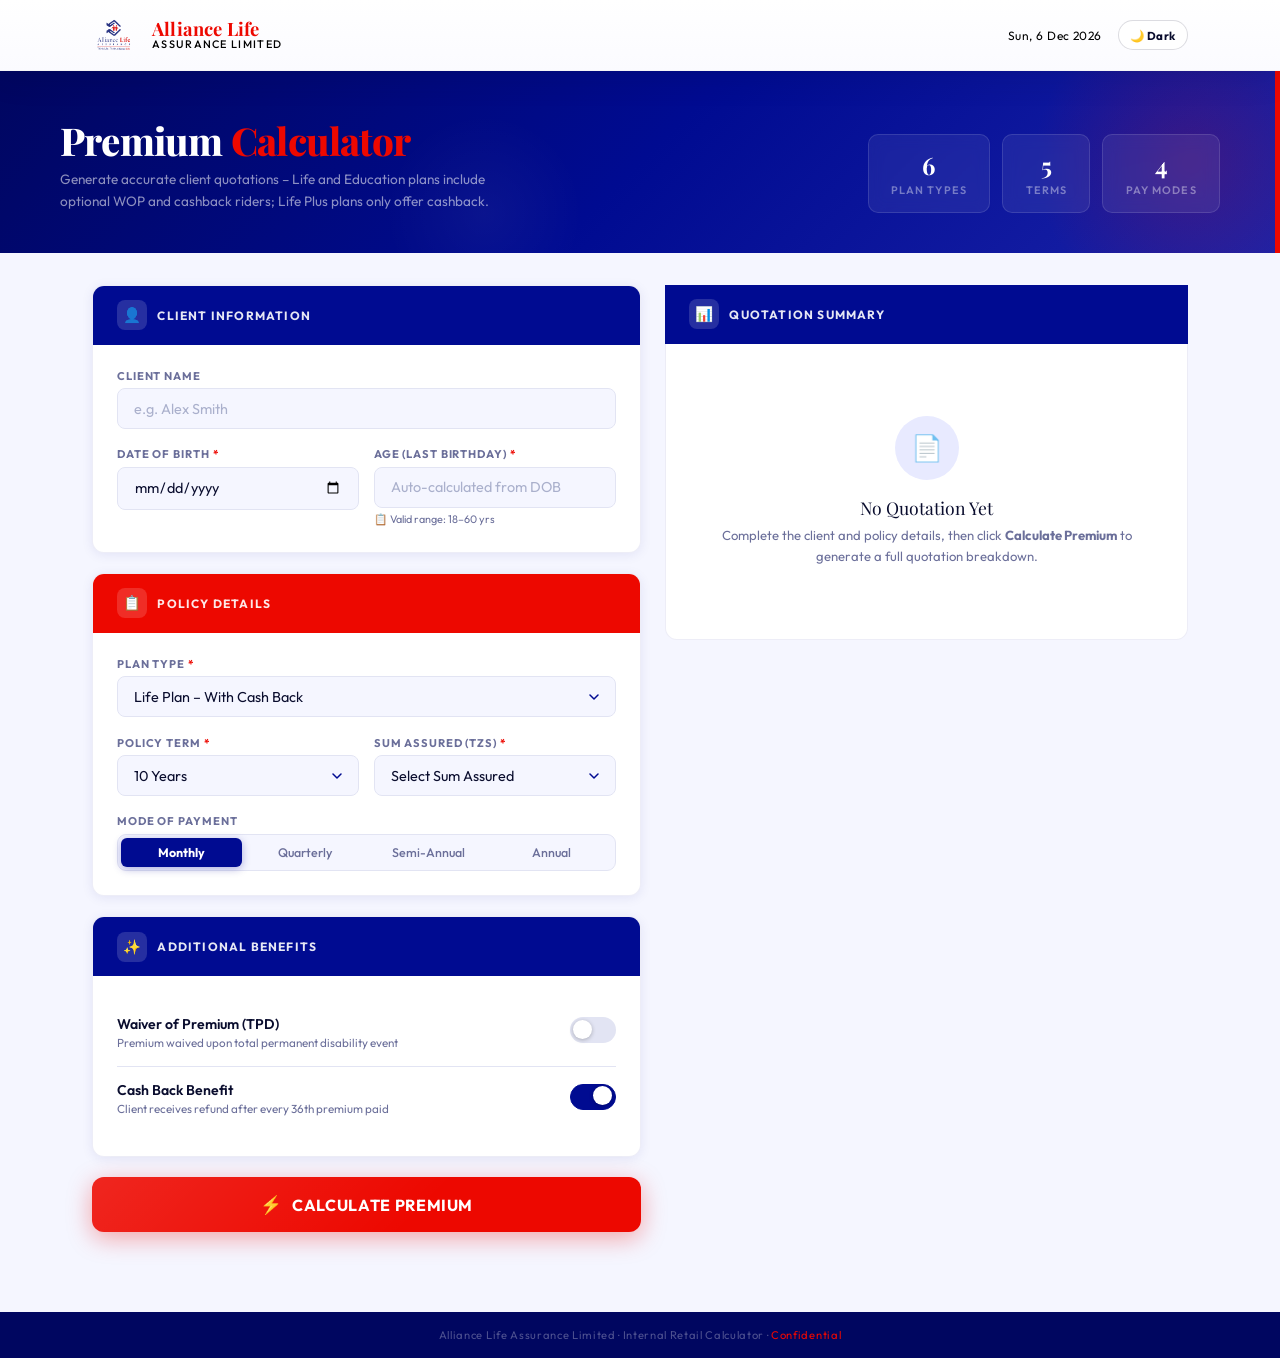
==== commit d4146a5f: "Replace personal sample name with generic placeholder" ====
--- a/Alliance Premium Calculator.html
+++ b/Alliance Premium Calculator.html
@@ -74,7 +74,7 @@
           <div class="field">
             <label for="clientName">Client Name</label>
             <!-- only letters, spaces and basic punctuation allowed; helps prevent accidental script tags -->
-            <input type="text" id="clientName" placeholder="e.g. Prince Dube" pattern="[A-Za-z\s.,'\-]{1,100}" autocomplete="name" />
+            <input type="text" id="clientName" placeholder="e.g. Alex Smith" pattern="[A-Za-z\s.,'\-]{1,100}" autocomplete="name" />
           </div>
           <div class="field-row">
             <div class="field">
--- a/css/calculator.css
+++ b/css/calculator.css
@@ -505,11 +505,24 @@
 .btn-calc:active { transform: scale(.98) translateY(0); }
 .btn-icon { font-size: 1.1rem; }
 .btn-icon-img {
+  width: 1em;
+  height: 1em;
+  object-fit: contain;
+  display: block;
+  flex: 0 0 auto;
+}
+
+#sendWhatsapp .btn-icon {
+  display: inline-flex;
+  align-items: flex-end;
+  line-height: 1;
+  transform: translateY(3px);
+}
+
+#sendWhatsapp .btn-icon-img {
   width: 16px;
   height: 16px;
-  object-fit: contain;
-  display: inline-block;
-  flex-shrink: 0;
+  transform: none;
 }
 .btn-calc:focus-visible {
   box-shadow: 0 0 0 4px rgba(0,11,145,.25), 0 8px 30px rgba(237,8,0,.45);
@@ -1410,6 +1423,13 @@
     min-height: 44px;
   }
 
+  /* Prevent iOS Safari from auto-zooming focused form controls. */
+  input,
+  select,
+  textarea {
+    font-size: 16px;
+  }
+
   .btn-calc {
     padding: .9rem 1rem;
     font-size: .92rem;
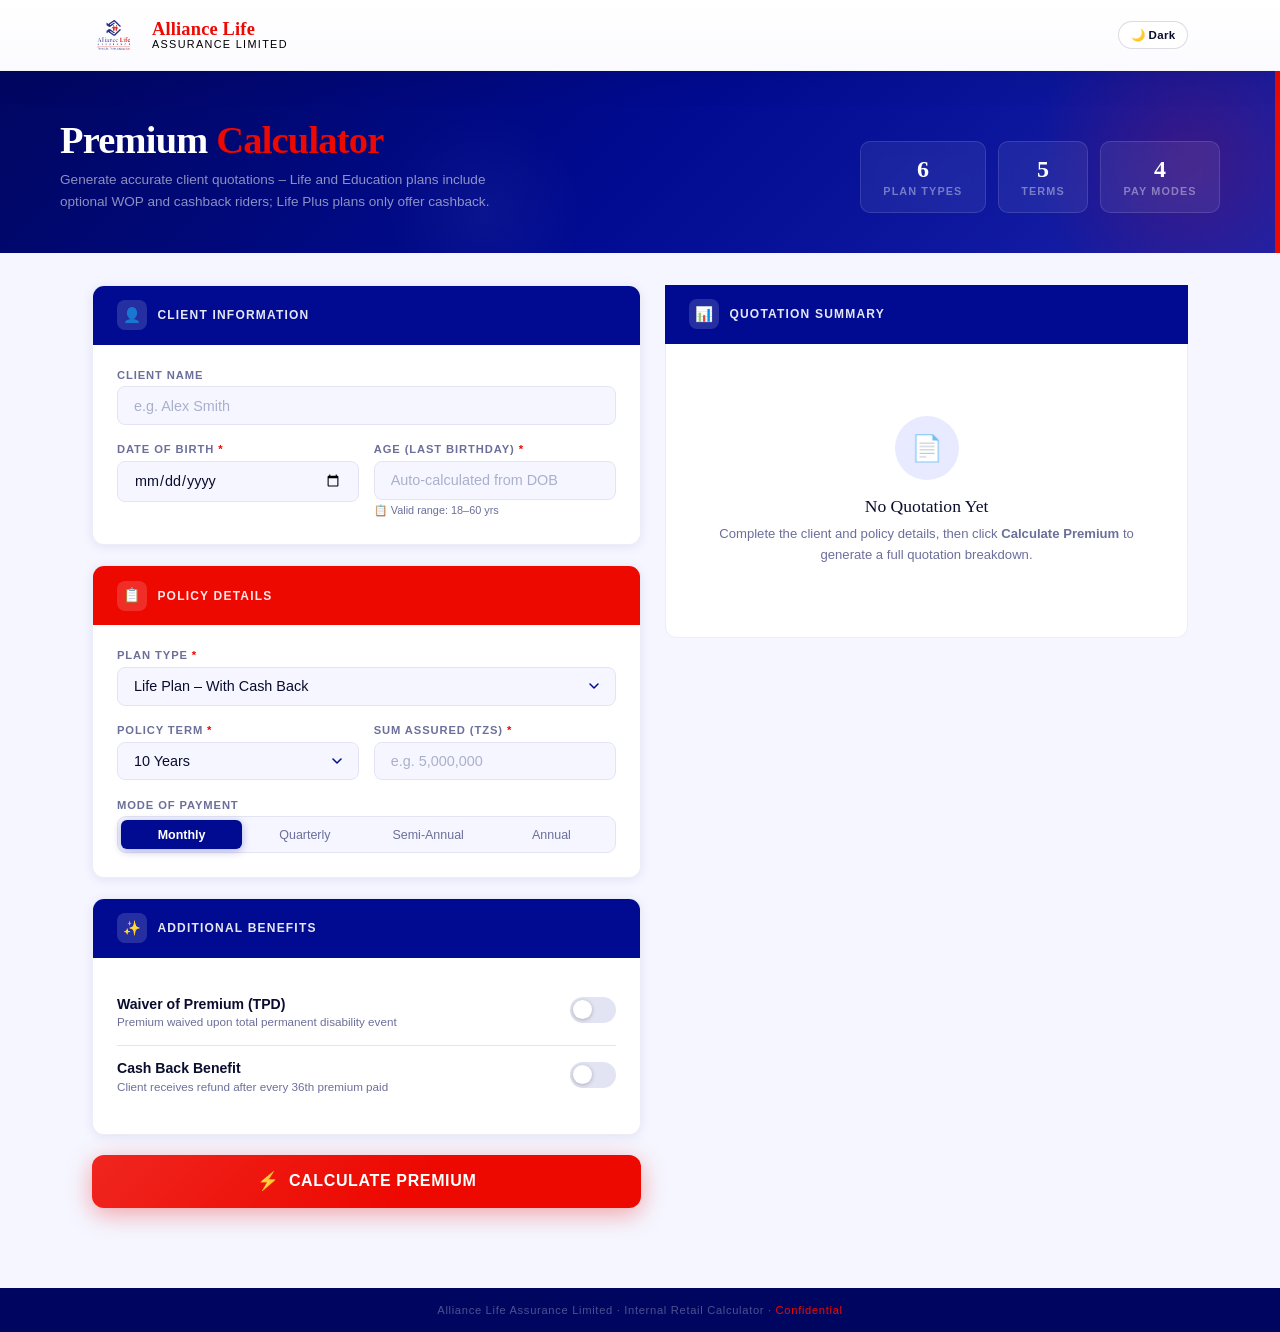
==== commit e45ea751: "Add CSP SRI hardening and regression test gate" ====
--- a/Alliance Premium Calculator.html
+++ b/Alliance Premium Calculator.html
@@ -3,6 +3,8 @@
 <head>
 <meta charset="UTF-8" />
 <meta name="viewport" content="width=device-width, initial-scale=1.0" />
+<meta http-equiv="Content-Security-Policy" content="default-src 'self'; script-src 'self'; style-src 'self' 'unsafe-inline' https://fonts.googleapis.com; img-src 'self' data: blob:; font-src 'self' https://fonts.gstatic.com data:; connect-src 'self'; object-src 'none'; base-uri 'self'; form-action 'self'; frame-ancestors 'none'; upgrade-insecure-requests" />
+<meta name="referrer" content="strict-origin-when-cross-origin" />
 <title>Alliance Life - Premium Calculator</title>
 <link rel="icon" type="image/png" href="ALAL.png" />
 <link rel="apple-touch-icon" href="ALAL.png" />
@@ -247,15 +249,13 @@
   </div>
 </div>
 
-<!-- NOTE: For stronger security in production add Subresource Integrity (SRI) hashes
-     to the `integrity` attribute below. You can compute them with:
-       openssl dgst -sha512 -binary <file> | openssl base64 -A
-     Then set integrity="sha512-<base64hash>" and keep crossorigin="anonymous". -->
-<script src="js/vendor/jspdf.umd.min.js"></script>
-<script src="js/vendor/html2canvas.min.js"></script>
-<script src="js/modules/calculator-data.js"></script>
-<script src="js/modules/calculator-app.js"></script>
-<script src="js/calculator.js"></script>
+<!-- Keep integrity hashes in sync when any script file changes. -->
+<script src="js/vendor/jspdf.umd.min.js" integrity="sha384-JcnsjUPPylna1s1fvi1u12X5qjY5OL56iySh75FdtrwhO/SWXgMjoVqcKyIIWOLk" crossorigin="anonymous"></script>
+<script src="js/vendor/html2canvas.min.js" integrity="sha384-ZZ1pncU3bQe8y31yfZdMFdSpttDoPmOZg2wguVK9almUodir1PghgT0eY7Mrty8H" crossorigin="anonymous"></script>
+<script src="js/modules/calculator-data.js" integrity="sha384-cZmetEkBxFELtk5ThEs42d9dMXNNqvNi9ynu0vS17GViqf6K93k0va+QsuFC33Tb" crossorigin="anonymous"></script>
+<script src="js/modules/calculator-math.js" integrity="sha384-gPrpTrOdRnCaqJTOgek0OAEEahmEj/53bx2w76bscv4c+fjrGtd1rkdYzBFlDX0l" crossorigin="anonymous"></script>
+<script src="js/modules/calculator-app.js" integrity="sha384-DdKfGqDMlAoSgE2oiDXzfYvLWNmNdW8l41B+UzvgTVKe15cVIPq7WjQqDmuepuZU" crossorigin="anonymous"></script>
+<script src="js/calculator.js" integrity="sha384-Vi0zSjE2Dcr/XL2MleOpC/TtlIW8mbpWlpYYp2yYF7SKNT/vUpwGw0Ad7miZBST6" crossorigin="anonymous"></script>
 <!-- script moved to calculator.js -->
 </body>
 </html>
--- a/css/calculator.css
+++ b/css/calculator.css
@@ -1,4 +1,9 @@
 *, *::before, *::after { box-sizing: border-box; margin: 0; padding: 0; }
+
+html {
+  width: 100%;
+  max-width: 100%;
+}
 
 :root {
   --blue:      #000b91;
@@ -25,7 +30,12 @@
   background: var(--off-white);
   color: var(--text);
   min-height: 100vh;
-  overflow-x: hidden;
+  min-height: 100dvh;
+  width: 100%;
+  max-width: 100%;
+  display: flex;
+  flex-direction: column;
+  overflow-x: clip;
 }
 
 @media (prefers-color-scheme: dark) {
@@ -254,6 +264,8 @@
   max-width: 1160px;
   margin: 0 auto;
   padding: 2rem 2rem 5rem;
+  flex: 1 0 auto;
+  width: 100%;
 }
 .grid {
   display: grid;
@@ -1124,6 +1136,8 @@
   font-size: .7rem;
   color: rgba(255,255,255,.3);
   letter-spacing: .06em;
+  width: 100%;
+  margin-top: auto;
 }
 .footer-bar span { color: var(--red); }
 
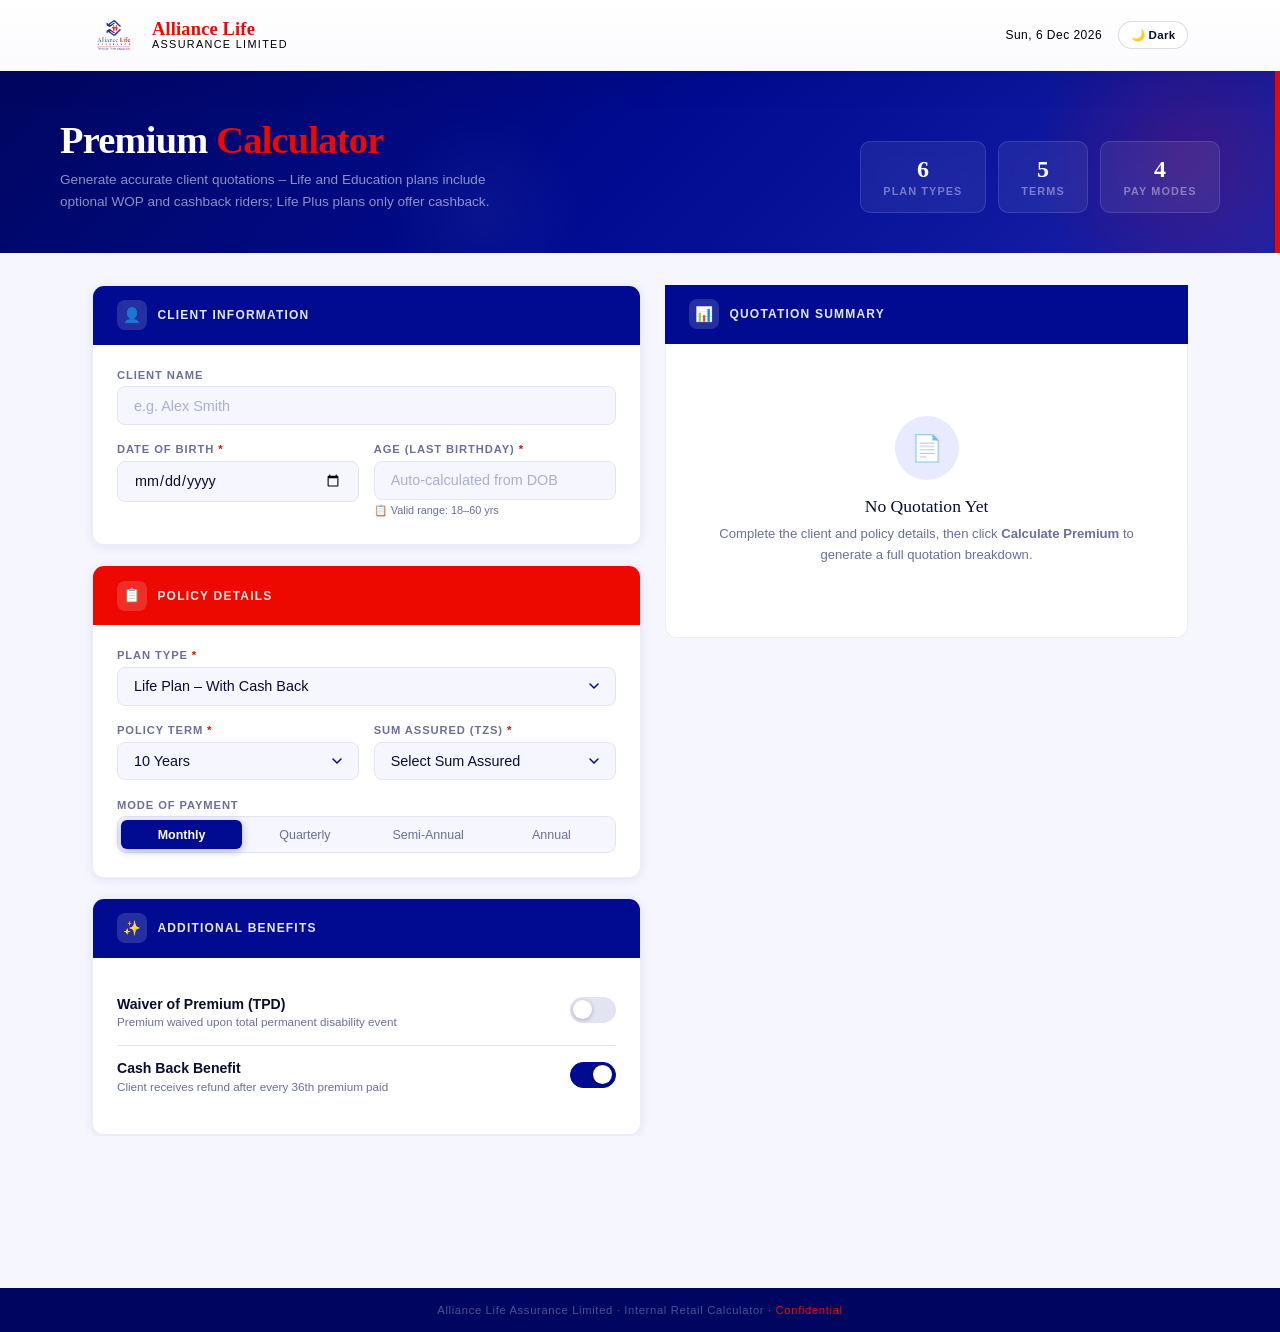
==== commit 195a6dbc: "Fix deploy SRI hashes for LF git blobs" ====
--- a/Alliance Premium Calculator.html
+++ b/Alliance Premium Calculator.html
@@ -252,10 +252,10 @@
 <!-- Keep integrity hashes in sync when any script file changes. -->
 <script src="js/vendor/jspdf.umd.min.js" integrity="sha384-JcnsjUPPylna1s1fvi1u12X5qjY5OL56iySh75FdtrwhO/SWXgMjoVqcKyIIWOLk" crossorigin="anonymous"></script>
 <script src="js/vendor/html2canvas.min.js" integrity="sha384-ZZ1pncU3bQe8y31yfZdMFdSpttDoPmOZg2wguVK9almUodir1PghgT0eY7Mrty8H" crossorigin="anonymous"></script>
-<script src="js/modules/calculator-data.js" integrity="sha384-cZmetEkBxFELtk5ThEs42d9dMXNNqvNi9ynu0vS17GViqf6K93k0va+QsuFC33Tb" crossorigin="anonymous"></script>
-<script src="js/modules/calculator-math.js" integrity="sha384-gPrpTrOdRnCaqJTOgek0OAEEahmEj/53bx2w76bscv4c+fjrGtd1rkdYzBFlDX0l" crossorigin="anonymous"></script>
-<script src="js/modules/calculator-app.js" integrity="sha384-DdKfGqDMlAoSgE2oiDXzfYvLWNmNdW8l41B+UzvgTVKe15cVIPq7WjQqDmuepuZU" crossorigin="anonymous"></script>
-<script src="js/calculator.js" integrity="sha384-Vi0zSjE2Dcr/XL2MleOpC/TtlIW8mbpWlpYYp2yYF7SKNT/vUpwGw0Ad7miZBST6" crossorigin="anonymous"></script>
+<script src="js/modules/calculator-data.js" integrity="sha384-yFJC2EMrG2lI/ZlEyCvA7iUh3ChhS1hSI7k2FGuTEitEa18CZOKOAKAruYLw9ZD0" crossorigin="anonymous"></script>
+<script src="js/modules/calculator-math.js" integrity="sha384-jCo3tC6VGuH1DLeBRpkmxMXqwY6D5IWRaAJ+6ZEoaDzZ+MQq3HMFu0bPLbe4Wfmn" crossorigin="anonymous"></script>
+<script src="js/modules/calculator-app.js" integrity="sha384-RuAww6F8P1hv/ZzrGm6abTvphcUXIZayOFqiK08LdUy49ZlYrVaE4hE895CfFmQP" crossorigin="anonymous"></script>
+<script src="js/calculator.js" integrity="sha384-i2P3Phe5C7JozbDskN5ayiwI3ZfzfH26yhQsXLzvLMo8iP6jAg+7mFXeqSzjJNW6" crossorigin="anonymous"></script>
 <!-- script moved to calculator.js -->
 </body>
 </html>
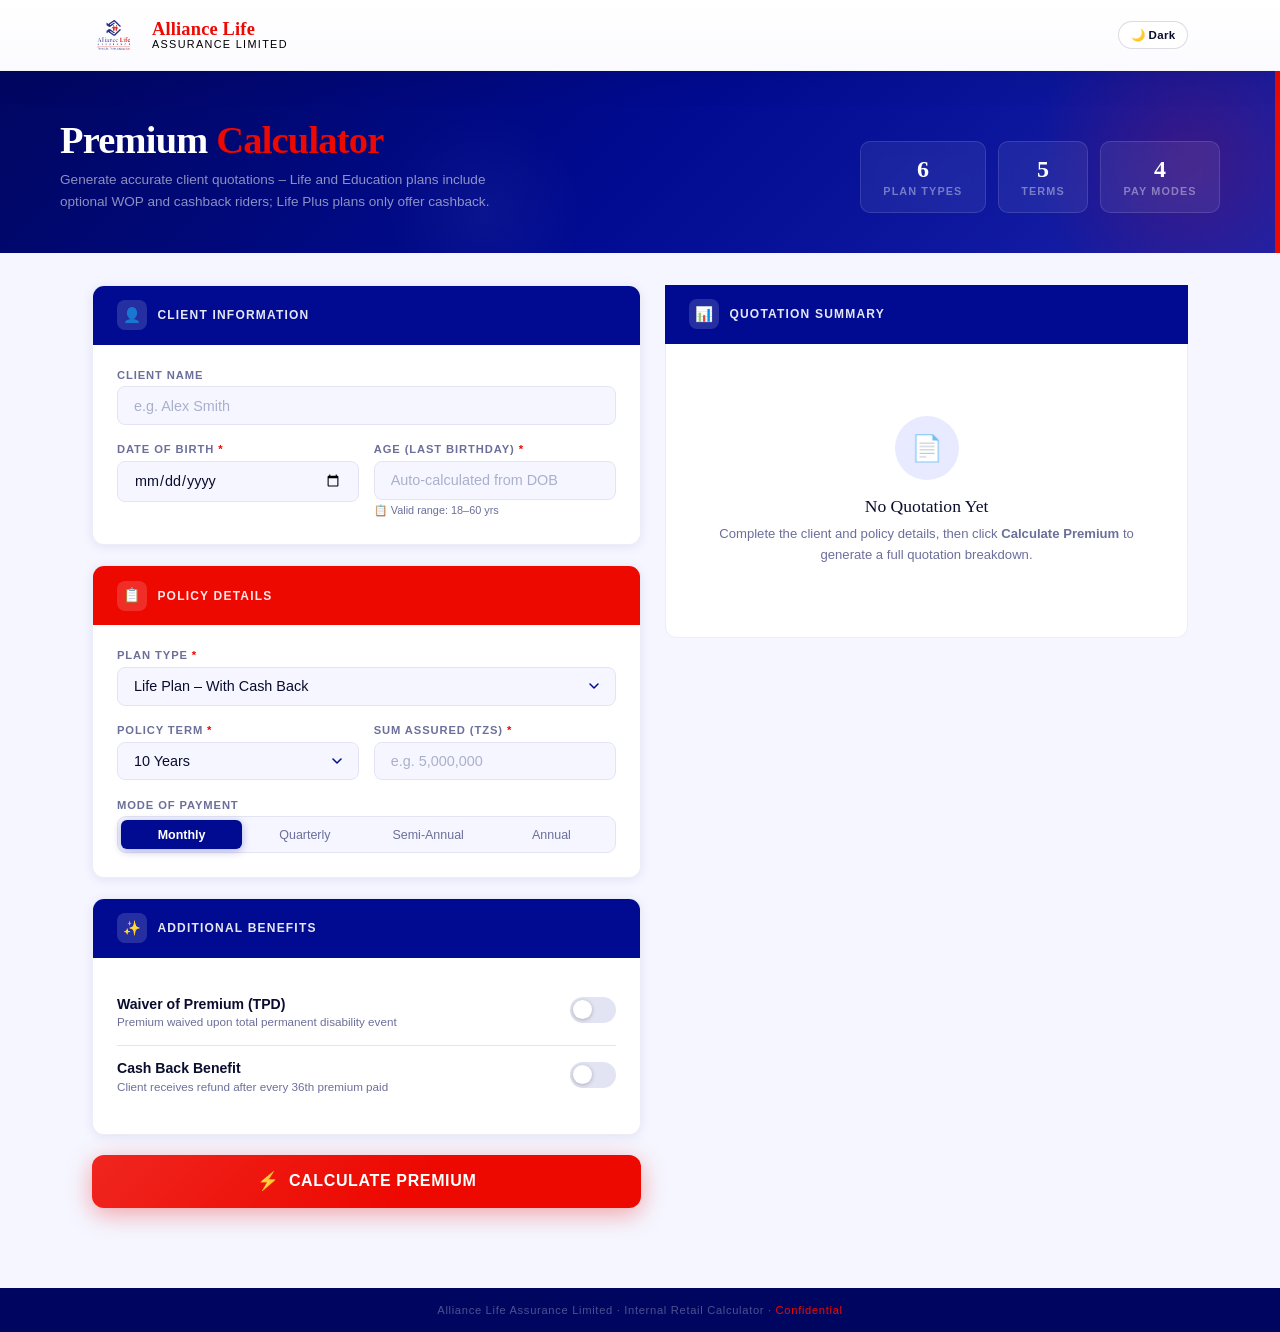
==== commit 93ba7f60: "Fix localhost CSP and SRI hashing for stable demo" ====
--- a/Alliance Premium Calculator.html
+++ b/Alliance Premium Calculator.html
@@ -3,7 +3,7 @@
 <head>
 <meta charset="UTF-8" />
 <meta name="viewport" content="width=device-width, initial-scale=1.0" />
-<meta http-equiv="Content-Security-Policy" content="default-src 'self'; script-src 'self'; style-src 'self' 'unsafe-inline' https://fonts.googleapis.com; img-src 'self' data: blob:; font-src 'self' https://fonts.gstatic.com data:; connect-src 'self'; object-src 'none'; base-uri 'self'; form-action 'self'; frame-ancestors 'none'; upgrade-insecure-requests" />
+<meta http-equiv="Content-Security-Policy" content="default-src 'self'; script-src 'self'; style-src 'self' 'unsafe-inline' https://fonts.googleapis.com; img-src 'self' data: blob:; font-src 'self' https://fonts.gstatic.com data:; connect-src 'self'; object-src 'none'; base-uri 'self'; form-action 'self'" />
 <meta name="referrer" content="strict-origin-when-cross-origin" />
 <title>Alliance Life - Premium Calculator</title>
 <link rel="icon" type="image/png" href="ALAL.png" />
@@ -252,10 +252,10 @@
 <!-- Keep integrity hashes in sync when any script file changes. -->
 <script src="js/vendor/jspdf.umd.min.js" integrity="sha384-JcnsjUPPylna1s1fvi1u12X5qjY5OL56iySh75FdtrwhO/SWXgMjoVqcKyIIWOLk" crossorigin="anonymous"></script>
 <script src="js/vendor/html2canvas.min.js" integrity="sha384-ZZ1pncU3bQe8y31yfZdMFdSpttDoPmOZg2wguVK9almUodir1PghgT0eY7Mrty8H" crossorigin="anonymous"></script>
-<script src="js/modules/calculator-data.js" integrity="sha384-yFJC2EMrG2lI/ZlEyCvA7iUh3ChhS1hSI7k2FGuTEitEa18CZOKOAKAruYLw9ZD0" crossorigin="anonymous"></script>
-<script src="js/modules/calculator-math.js" integrity="sha384-jCo3tC6VGuH1DLeBRpkmxMXqwY6D5IWRaAJ+6ZEoaDzZ+MQq3HMFu0bPLbe4Wfmn" crossorigin="anonymous"></script>
-<script src="js/modules/calculator-app.js" integrity="sha384-RuAww6F8P1hv/ZzrGm6abTvphcUXIZayOFqiK08LdUy49ZlYrVaE4hE895CfFmQP" crossorigin="anonymous"></script>
-<script src="js/calculator.js" integrity="sha384-i2P3Phe5C7JozbDskN5ayiwI3ZfzfH26yhQsXLzvLMo8iP6jAg+7mFXeqSzjJNW6" crossorigin="anonymous"></script>
+<script src="js/modules/calculator-data.js" integrity="sha384-cZmetEkBxFELtk5ThEs42d9dMXNNqvNi9ynu0vS17GViqf6K93k0va+QsuFC33Tb" crossorigin="anonymous"></script>
+<script src="js/modules/calculator-math.js" integrity="sha384-gPrpTrOdRnCaqJTOgek0OAEEahmEj/53bx2w76bscv4c+fjrGtd1rkdYzBFlDX0l" crossorigin="anonymous"></script>
+<script src="js/modules/calculator-app.js" integrity="sha384-DdKfGqDMlAoSgE2oiDXzfYvLWNmNdW8l41B+UzvgTVKe15cVIPq7WjQqDmuepuZU" crossorigin="anonymous"></script>
+<script src="js/calculator.js" integrity="sha384-Vi0zSjE2Dcr/XL2MleOpC/TtlIW8mbpWlpYYp2yYF7SKNT/vUpwGw0Ad7miZBST6" crossorigin="anonymous"></script>
 <!-- script moved to calculator.js -->
 </body>
 </html>
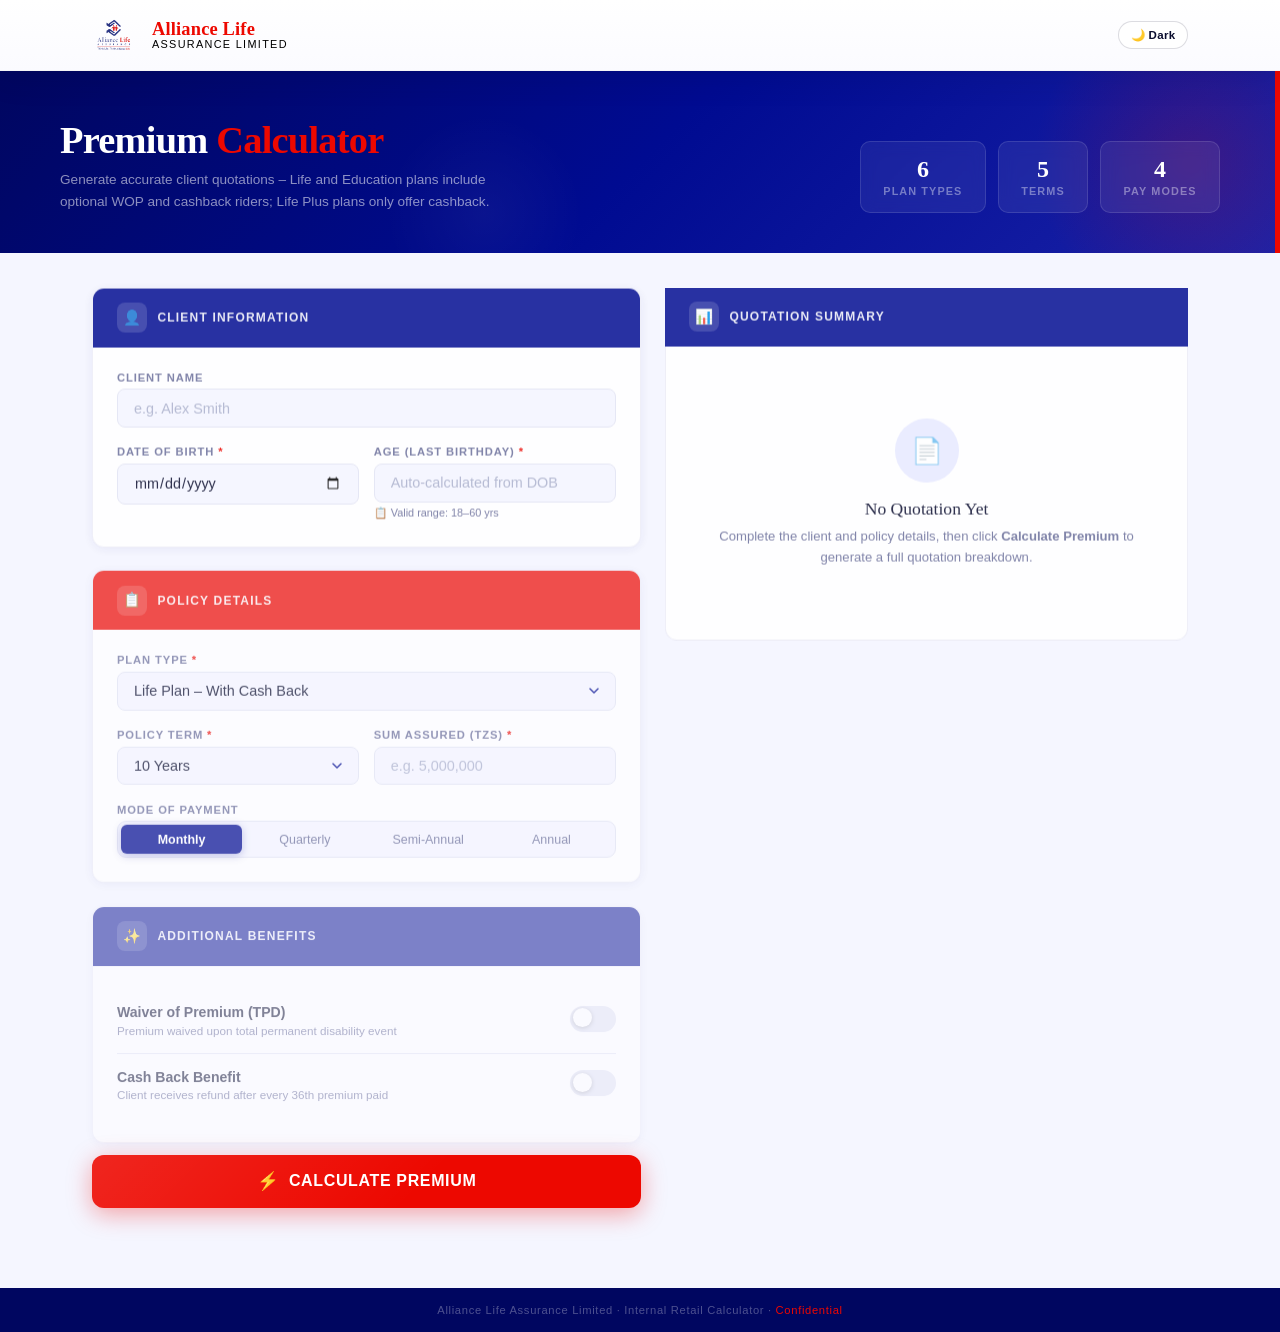
==== commit 53bbc22b: "Restore redirect from legacy URL to index.html Visitors using the old Alliance Premium Calculator.ht" ====
--- a/Alliance Premium Calculator.html
+++ b/Alliance Premium Calculator.html
@@ -2,260 +2,10 @@
 <html lang="en">
 <head>
 <meta charset="UTF-8" />
-<meta name="viewport" content="width=device-width, initial-scale=1.0" />
-<meta http-equiv="Content-Security-Policy" content="default-src 'self'; script-src 'self'; style-src 'self' 'unsafe-inline' https://fonts.googleapis.com; img-src 'self' data: blob:; font-src 'self' https://fonts.gstatic.com data:; connect-src 'self'; object-src 'none'; base-uri 'self'; form-action 'self'" />
-<meta name="referrer" content="strict-origin-when-cross-origin" />
-<title>Alliance Life - Premium Calculator</title>
-<link rel="icon" type="image/png" href="ALAL.png" />
-<link rel="apple-touch-icon" href="ALAL.png" />
-<link href="https://fonts.googleapis.com/css2?family=Playfair+Display:wght@700;800&family=Outfit:wght@300;400;500;600;700&display=swap" rel="stylesheet" />
-<link rel="stylesheet" href="css/calculator.css">
-<!-- styles moved to calculator.css -->
+<meta http-equiv="refresh" content="0; url=index.html" />
+<title>Alliance Life – Premium Calculator</title>
 </head>
 <body>
-<a href="#mainContent" class="skip-link">Skip to calculator</a>
-
-<!-- ═══════════════ HEADER ═══════════════ -->
-<header>
-  <div class="header-inner">
-    <div class="logo-wrap">
-      <div class="logo-shield">
-        <img src="ALAL.png" alt="Alliance Life logo" />
-      </div>
-      <div class="logo-text">
-        <div class="logo-name">Alliance Life</div>
-        <div class="logo-sub">Assurance Limited</div>
-      </div>
-    </div>
-    <div class="header-right">
-      <div class="header-date" id="headerDate"></div>
-      <button type="button" id="themeToggle" class="theme-toggle" aria-label="Toggle dark mode" aria-pressed="false">🌙 Dark</button>
-    </div>
-  </div>
-</header>
-
-<!-- ═══════════════ HERO BAND ═══════════════ -->
-<div class="hero-band">
-  <div class="hero-stripe"></div>
-  <div class="hero-content">
-    <div>
-      <div class="hero-title">Premium <span>Calculator</span></div>
-      <div class="hero-desc">Generate accurate client quotations – Life and Education plans include optional WOP and cashback riders; Life Plus plans only offer cashback.</div>
-    </div>
-    <div style="display:flex;gap:.75rem;flex-wrap:wrap;">
-      <div class="hero-stat">
-        <div class="hero-stat-val">6</div>
-        <div class="hero-stat-lbl">Plan Types</div>
-      </div>
-      <div class="hero-stat">
-        <div class="hero-stat-val">5</div>
-        <div class="hero-stat-lbl">Terms</div>
-      </div>
-      <div class="hero-stat">
-        <div class="hero-stat-val">4</div>
-        <div class="hero-stat-lbl">Pay Modes</div>
-      </div>
-    </div>
-  </div>
-</div>
-
-<!-- ═══════════════ MAIN ═══════════════ -->
-<main id="mainContent" class="wrapper" role="main">
-  <div class="grid">
-
-    <!-- LEFT COLUMN: Inputs -->
-    <div>
-
-      <!-- Client Details -->
-      <div class="card info-card">
-        <div class="card-header">
-          <div class="card-icon">👤</div>
-          <div class="card-title">Client Information</div>
-        </div>
-        <div class="card-body">
-          <div class="field">
-            <label for="clientName">Client Name</label>
-            <!-- only letters, spaces and basic punctuation allowed; helps prevent accidental script tags -->
-            <input type="text" id="clientName" placeholder="e.g. Alex Smith" pattern="[A-Za-z\s.,'\-]{1,100}" autocomplete="name" />
-          </div>
-          <div class="field-row">
-            <div class="field">
-              <label class="label-required" for="dob">Date of Birth</label>
-              <input type="date" id="dob" required aria-required="true" />
-            </div>
-            <div class="field">
-              <label class="label-required" for="age">Age (Last Birthday)</label>
-              <input type="number" id="age" placeholder="Auto-calculated from DOB" min="18" max="60" readonly aria-readonly="true" aria-describedby="ageHint" />
-              <div class="input-hint" id="ageHint">📋 Valid range: 18–60 yrs</div>
-            </div>
-          </div>
-        </div>
-      </div>
-
-      <!-- Policy Details -->
-      <div class="card info-card">
-        <div class="card-header card-header-red">
-          <div class="card-icon">📋</div>
-          <div class="card-title">Policy Details</div>
-        </div>
-        <div class="card-body">
-          <div class="field">
-            <label class="label-required" for="plan">Plan Type</label>
-            <select id="plan" required aria-required="true">
-              <option value="Life Plan- With cash back">Life Plan – With Cash Back</option>
-              <option value="Life Plan- No cash back">Life Plan – No Cash Back</option>
-              <option value="Education Plan- With cash back">Education Plan – With Cash Back</option>
-              <option value="Education Plan- No cash back">Education Plan – No Cash Back</option>
-              <option value="Life Plus- With cash back">Life Plus – With Cash Back</option>
-              <option value="Life Plus- No cash back">Life Plus – No Cash Back</option>
-            </select>
-          </div>
-          <div class="field-row">
-            <div class="field">
-              <label class="label-required" for="term">Policy Term</label>
-              <select id="term" required aria-required="true">
-                <option value="5">5 Years</option>
-                <option value="7">7 Years</option>
-                <option value="10" selected>10 Years</option>
-                <option value="12">12 Years</option>
-                <option value="15">15 Years</option>
-              </select>
-            </div>
-            <div class="field">
-              <label class="label-required" for="sa">Sum Assured (TZS)</label>
-              <input type="text" id="sa" inputmode="numeric" placeholder="e.g. 5,000,000" data-step="500000" data-min="5000000" required aria-required="true" />
-              <select id="saSelect" aria-label="Sum Assured (TZS)" required aria-required="true" style="display:none;">
-                <option value="" selected disabled>Select Sum Assured</option>
-                <option value="5000000">5,000,000</option>
-                <option value="7500000">7,500,000</option>
-                <option value="10000000">10,000,000</option>
-                <option value="12500000">12,500,000</option>
-                <option value="15000000">15,000,000</option>
-                <option value="17500000">17,500,000</option>
-                <option value="20000000">20,000,000</option>
-                <option value="25000000">25,000,000</option>
-                <option value="30000000">30,000,000</option>
-                <option value="35000000">35,000,000</option>
-                <option value="40000000">40,000,000</option>
-                <option value="45000000">45,000,000</option>
-                <option value="50000000">50,000,000</option>
-                <option value="55000000">55,000,000</option>
-                <option value="60000000">60,000,000</option>
-                <option value="65000000">65,000,000</option>
-                <option value="70000000">70,000,000</option>
-                <option value="75000000">75,000,000</option>
-                <option value="80000000">80,000,000</option>
-                <option value="85000000">85,000,000</option>
-                <option value="90000000">90,000,000</option>
-                <option value="95000000">95,000,000</option>
-                <option value="100000000">100,000,000</option>
-              </select>
-            </div>
-          </div>
-          <div class="field">
-            <label id="modeLabel">Mode of Payment</label>
-            <div class="seg" role="group" aria-labelledby="modeLabel">
-              <button type="button" class="seg-btn active" aria-pressed="true" data-mode="monthly">Monthly</button>
-              <button type="button" class="seg-btn" aria-pressed="false" data-mode="quarterly">Quarterly</button>
-              <button type="button" class="seg-btn" aria-pressed="false" data-mode="semi">Semi-Annual</button>
-              <button type="button" class="seg-btn" aria-pressed="false" data-mode="annual">Annual</button>
-            </div>
-          </div>
-        </div>
-      </div>
-
-      <!-- Additional Benefits -->
-      <div class="card info-card">
-        <div class="card-header">
-          <div class="card-icon">✨</div>
-          <div class="card-title">Additional Benefits</div>
-        </div>
-        <div class="card-body">
-          <div class="toggle-row" id="wopRow">
-            <div class="toggle-info">
-              <div class="toggle-label">Waiver of Premium (TPD)</div>
-              <div class="toggle-sub">Premium waived upon total permanent disability event</div>
-            </div>
-            <label class="switch"><input type="checkbox" id="wop" aria-label="Waiver of Premium" /><span class="slider"></span></label>
-          </div>
-          <div class="toggle-row">
-            <div class="toggle-info">
-              <div class="toggle-label">Cash Back Benefit</div>
-              <div class="toggle-sub">Client receives refund after every 36th premium paid</div>
-            </div>
-            <label class="switch"><input type="checkbox" id="cashbackToggle" aria-label="Cash Back Benefit" /><span class="slider"></span></label>
-          </div>
-        </div>
-      </div>
-
-      <!-- Error -->
-      <div id="errorMsg" class="error-msg" role="alert" aria-live="assertive" tabindex="-1">⚠️ <span id="errorText"></span></div>
-
-      <!-- CTA -->
-      <button type="button" id="calculateBtn" class="btn-calc">
-        <span class="btn-icon">⚡</span> Calculate Premium
-      </button>
-
-    </div>
-
-    <!-- RIGHT COLUMN: Results -->
-    <div class="right-col">
-      <div class="card info-card" style="margin-bottom:0;overflow:visible;box-shadow:none;background:transparent;border:none;">
-        <div class="card-header">
-          <div class="card-icon">📊</div>
-          <div class="card-title">Quotation Summary</div>
-        </div>
-        <div class="card-body" style="background:#fff;border-radius:0 0 var(--radius) var(--radius);border:1px solid rgba(0,11,145,.07);border-top:none;">
-          <div id="result" aria-live="polite" aria-atomic="true">
-            <div id="resultContent"></div>
-          </div>
-          <div id="emptyState" class="empty-state">
-            <div class="empty-icon">📄</div>
-            <div class="empty-title">No Quotation Yet</div>
-            <div class="empty-sub">Complete the client and policy details, then click <strong>Calculate Premium</strong> to generate a full quotation breakdown.</div>
-          </div>
-          <!-- PDF download button shown after a result is generated -->
-          <button id="downloadPdf" type="button" class="btn-calc" style="display:none;margin-top:1rem;">
-            <span class="btn-icon">⬇️</span> Download PDF
-          </button>
-          <button id="sendWhatsapp" type="button" class="btn-calc btn-whatsapp" style="display:none;margin-top:.75rem;">
-            <img src="whatsapp.png" alt="" class="btn-icon-img" aria-hidden="true" /> Send via WhatsApp
-          </button>
-        </div>
-      </div>
-    </div>
-
-  </div>
-</main>
-
-<!-- FOOTER -->
-<div class="footer-bar">
-  Alliance Life Assurance Limited · Internal Retail Calculator · <span>Confidential</span>
-</div>
-
-<div id="whatsappModal" class="wa-modal" role="dialog" aria-modal="true" aria-labelledby="waModalTitle" style="display:none;">
-  <div class="wa-modal-card">
-    <div class="wa-modal-title" id="waModalTitle">Send via WhatsApp</div>
-    <div class="wa-modal-sub">Enter customer WhatsApp number in this format: 255XXXXXXXXX</div>
-    <div class="wa-modal-field">
-      <label for="waPhoneInput">Customer Number</label>
-      <input id="waPhoneInput" type="tel" inputmode="numeric" placeholder="255XXXXXXXXX" maxlength="12" />
-      <div id="waPhoneError" class="wa-modal-error" aria-live="polite"></div>
-    </div>
-    <div class="wa-modal-actions">
-      <button id="waCancelBtn" type="button" class="btn-calc wa-btn wa-btn-secondary">Cancel</button>
-      <button id="waConfirmBtn" type="button" class="btn-calc wa-btn wa-btn-primary">Open WhatsApp</button>
-    </div>
-  </div>
-</div>
-
-<!-- Keep integrity hashes in sync when any script file changes. -->
-<script src="js/vendor/jspdf.umd.min.js" integrity="sha384-JcnsjUPPylna1s1fvi1u12X5qjY5OL56iySh75FdtrwhO/SWXgMjoVqcKyIIWOLk" crossorigin="anonymous"></script>
-<script src="js/vendor/html2canvas.min.js" integrity="sha384-ZZ1pncU3bQe8y31yfZdMFdSpttDoPmOZg2wguVK9almUodir1PghgT0eY7Mrty8H" crossorigin="anonymous"></script>
-<script src="js/modules/calculator-data.js" integrity="sha384-cZmetEkBxFELtk5ThEs42d9dMXNNqvNi9ynu0vS17GViqf6K93k0va+QsuFC33Tb" crossorigin="anonymous"></script>
-<script src="js/modules/calculator-math.js" integrity="sha384-gPrpTrOdRnCaqJTOgek0OAEEahmEj/53bx2w76bscv4c+fjrGtd1rkdYzBFlDX0l" crossorigin="anonymous"></script>
-<script src="js/modules/calculator-app.js" integrity="sha384-DdKfGqDMlAoSgE2oiDXzfYvLWNmNdW8l41B+UzvgTVKe15cVIPq7WjQqDmuepuZU" crossorigin="anonymous"></script>
-<script src="js/calculator.js" integrity="sha384-Vi0zSjE2Dcr/XL2MleOpC/TtlIW8mbpWlpYYp2yYF7SKNT/vUpwGw0Ad7miZBST6" crossorigin="anonymous"></script>
-<!-- script moved to calculator.js -->
+<p>Redirecting… <a href="index.html">Click here if not redirected.</a></p>
 </body>
 </html>
